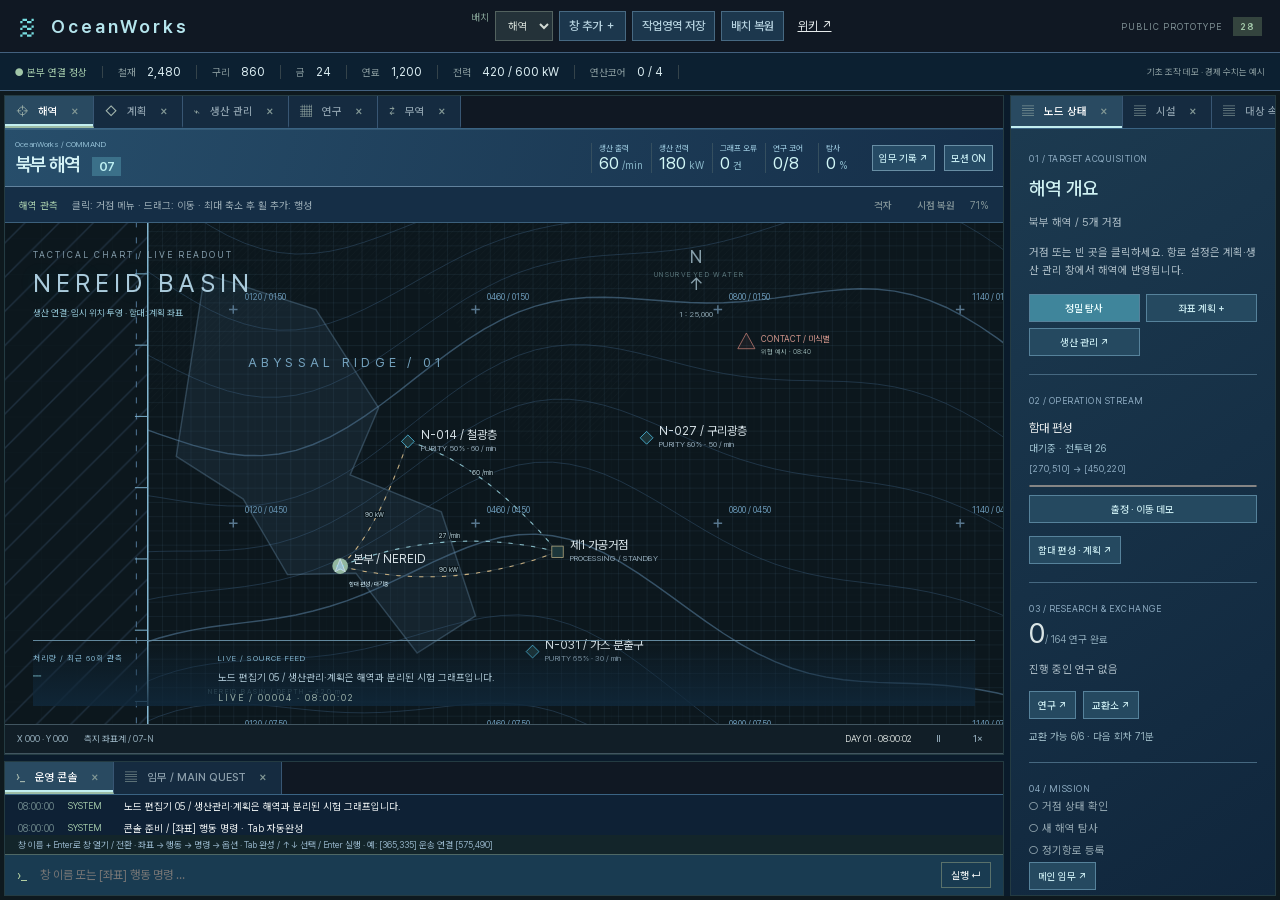
==== index.html @ 320aa3f1 "Deploy OceanWorks prototype and wiki" ====
<!doctype html>
<html lang="ko"><head><meta charset="UTF-8"><meta name="viewport" content="width=device-width,initial-scale=1"><title>OceanWorks / 해역 관제</title><link rel="stylesheet" href="style.css"></head>
<body>
<header><div class="brand"><span class="brandmark">≋</span> OceanWorks <small>OFFSHORE OPERATIONS</small></div><nav><button id="windowMenu">창 추가 ＋</button><button id="saveLayout">작업영역 저장</button><button id="restoreLayout">배치 복원</button><a href="wiki/" target="_blank" rel="noopener" style="color:inherit;padding:8px">위키 ↗</a></nav><div class="version">PUBLIC PROTOTYPE <b>28</b></div></header>
<div class="resourcebar"><span class="connection">● 본부 연결 정상</span><span>철재 <b>2,480</b></span><span>구리 <b>860</b></span><span>금 <b>24</b></span><span>연료 <b>1,200</b></span><span>전력 <b>420 / 600 kW</b></span><span>연산코어 <b id="coreLabel">0 / 4</b></span><span class="demo">기초 조작 데모 · 경제 수치는 예시</span></div>
<main>
<aside class="hierarchy"><div class="paneltitle">작업영역 <button id="collapseLeft" title="목록 접기">‹</button></div><div class="asidebody"><div class="search"><input id="search" placeholder="대상 검색…" aria-label="대상 검색"></div><div class="sectionlabel">SECTOR 07 / 북부 해역</div><details open><summary>거점 <em>02</em></summary><button class="treeitem" data-node="base">⌂ <span>본부 / NEREID<small>전력망 연결 · 작전 본부</small></span><i class="statusdot"></i></button><button class="treeitem" data-node="refinery">▣ <span>제1 가공거점<small>정제 · 제품 제조</small></span></button></details><details open><summary>자원 노드 <em id="nodeCount">03</em></summary><div id="nodeList"></div></details><details open><summary>함대 <em>08</em></summary><button class="treeitem" data-panel="fleet">△ <span>SURVEY-01<small>탐사선 · 대기 중</small></span></button><button class="treeitem" data-panel="fleet">◇ <span>LOGISTICS-02<small>수송선 × 2 · 항로 대기</small></span></button><button class="treeitem" data-panel="fleet">▱ <span>GUARD-01<small>경비정 × 3 / 순양함 × 1</small></span></button><button class="treeitem" data-panel="fleet">⊞ <span>MINER-01<small>채굴모함 · 현장 전개</small></span></button></details><details open><summary>활성 명령 <em id="orderCount">00</em></summary><div id="orders"><p class="muted padded">등록된 명령이 없습니다.</p></div></details><div class="bottomnote">LOCAL COMMAND SYSTEM<br><b>연구 · 교역 · 인력</b>은 창 추가에서 확인</div></div></aside>
<section class="center"><div class="canvashead"><span>해역 <small> / SECTOR_07.CHART</small></span><span class="headright"><button id="gridBtn" aria-pressed="true">격자</button><button id="homeView">시점 복원</button><span id="zoomLabel">100%</span></span></div><div class="tooloptions"><b id="toolName">선택</b><span id="toolHint">해역의 대상을 선택해 상태를 확인하세요.</span><button id="clearDraft" hidden>경로 취소</button></div><div class="maparea"><div class="toolbar" aria-label="해역 도구"></div><svg id="map" viewBox="0 0 1000 760" role="img" aria-label="북부 해역 지도"><defs><pattern id="grid" width="50" height="50" patternUnits="userSpaceOnUse"><path d="M 50 0 L 0 0 0 50" fill="none" stroke="#344c53" stroke-width=".65"/></pattern><radialGradient id="water"><stop stop-color="#18353c"/><stop offset="1" stop-color="#102329"/></radialGradient><pattern id="fog" width="9" height="9" patternUnits="userSpaceOnUse"><path d="M0 9L9 0" stroke="#65787a" stroke-width=".5" opacity=".12"/></pattern></defs><g id="world"><rect width="1000" height="760" fill="url(#water)"/><rect id="gridLayer" width="1000" height="760" fill="url(#grid)"/><g id="contours"></g><path d="M0 0H1000V150Q750 125 655 290T455 210T0 300Z" fill="url(#fog)"/><text x="710" y="105" class="maplabel mutedmap">UNSURVEYED WATER</text><text x="85" y="690" class="maplabel mutedmap">NEREID BASIN / DEPTH −420 m</text><g id="routeLayer"></g><g id="nodeLayer"></g><g id="scanLayer"></g><rect id="selectionRect" fill="#91bca222" stroke="#9ad8b1" stroke-dasharray="5 4" visibility="hidden"/></g></svg><div class="maplegend"><span>● 거점</span><span>◇ 자원 노드</span><span class="danger">△ 미확인 접촉</span></div><div class="mapcompass">N<br>↑<br><small>1 : 25,000</small></div><div class="mapcaption">드래그 탐사 영역 · 휠 확대 · 이동 도구로 해역 이동</div><div id="hoverCard" hidden></div></div><div class="canvasfoot"><span id="coordinates">X 000 · Y 000</span><span>측지 좌표계 / 07-N</span><span id="clock">DAY 01 · 08:00:00</span><button id="pause" aria-label="시뮬레이션 일시정지">Ⅱ</button><button id="speed">1×</button></div><section class="logpanel"><div class="paneltitle">운영 로그 <span class="small muted">LIVE / 인터페이스 이벤트</span></div><div id="logs"></div></section></section>
<aside class="inspector"><div class="paneltitle">대상 속성 <span class="small">INSPECTOR</span></div><div id="inspectorBody"></div><section class="questcard"><div class="sectionlabel">MAIN OBJECTIVE <span>01</span></div><h2>다시 연결되는 해역</h2><p>첫 탐사와 보급항로를 지정해<br>외곽 거점의 재가동을 준비하십시오.</p><div class="questprogress"><i id="questBar"></i></div><div id="questSummary"></div><button class="fullbtn" data-panel="missions">임무 기록 열기 ↗</button></section><div class="inspectorbottom"><span class="statusdot"></span> 운영자 권한 확인됨 <b>LEVEL 01</b></div></aside>
</main><div id="panelPicker" hidden></div><div id="floatingLayer"></div><div id="toast" role="status"></div><script src="app.js"></script><link rel="stylesheet" href="workspace.css"><script src="workspace.js"></script><script src="operations.js"></script><script src="console.js"></script><link rel="stylesheet" href="node-editor.css"><script src="production-model.js"></script><script src="node-editor.js"></script><link rel="stylesheet" href="research.css"><script src="research-model.js"></script><script src="research.js"></script><link rel="stylesheet" href="trade.css"><script src="trade-model.js"></script><script src="trade.js"></script><link rel="stylesheet" href="sea.css"><link rel="stylesheet" href="mineral-report.css"><script src="mineral-report.js"></script><script src="sea.js"></script></body></html>
---- style.css ----
*{box-sizing:border-box} :root{--bg:#111b20;--panel:#19252b;--line:#34434a;--text:#d1d8d6;--muted:#819397;--green:#a1c6a8;--gold:#d1bb83;--red:#d88779}body{margin:0;background:var(--bg);color:var(--text);font:12px 'Segoe UI','Malgun Gothic',sans-serif;height:100vh;overflow:hidden}button,input,select{font:inherit}button{color:inherit;background:transparent;border:1px solid transparent;padding:6px 9px;cursor:pointer}button:hover{background:#ffffff0b;border-color:#546469}button:focus-visible,input:focus-visible{outline:2px solid var(--green);outline-offset:1px}button:disabled{opacity:.4;cursor:not-allowed}header{height:53px;border-bottom:1px solid var(--line);display:flex;align-items:center;justify-content:space-between;padding:0 18px;background:#172127}.brand{letter-spacing:3px;font-size:18px;font-weight:600;display:flex;align-items:center;gap:12px}.brandmark{font-size:36px;color:var(--green);font-weight:300}.brand small{font-size:9px;color:var(--muted);letter-spacing:1.8px;margin-left:15px}.version{font:9px monospace;color:var(--muted);letter-spacing:1px}.version b{background:#34443e;color:var(--green);padding:4px 7px;margin-left:8px}nav{display:flex;gap:14px}.resourcebar{height:38px;display:flex;align-items:center;border-bottom:1px solid var(--line);gap:0;white-space:nowrap;background:#142026}.resourcebar>span{padding:0 15px;border-right:1px solid var(--line);font-size:10px;color:var(--muted)}.resourcebar b{color:#d9ded5;font:12px Consolas,monospace;margin-left:8px}.resourcebar .connection{color:var(--green)}.resourcebar .demo{margin-left:auto;font-size:9px;border:0}main{display:grid;grid-template-columns:226px minmax(300px,1fr) 280px;height:calc(100vh - 91px)}aside{background:var(--panel);min-height:0;overflow:auto}.hierarchy{border-right:1px solid var(--line);display:flex;flex-direction:column}.paneltitle{height:37px;display:flex;align-items:center;justify-content:space-between;padding:0 13px;border-bottom:1px solid var(--line);font-size:11px;font-weight:600;letter-spacing:.4px}.asidebody{overflow:auto;flex:1}.search{padding:13px}.search input{width:100%;background:#111c21;border:1px solid var(--line);padding:8px;color:var(--text)}.sectionlabel{font:10px Consolas,monospace;color:var(--muted);letter-spacing:1px;padding:10px 13px}.sectionlabel span{float:right;color:var(--gold)}details{border-bottom:1px solid #ffffff07}summary{padding:12px 13px;color:#acbab9;cursor:pointer;font-weight:600}summary em{float:right;font:10px Consolas;color:var(--muted)}.treeitem{display:flex;width:100%;gap:10px;text-align:left;align-items:center;padding:10px 16px;font-size:12px}.treeitem small{display:block;font-size:10px;color:var(--muted);margin-top:4px}.treeitem.selected{background:#9ec2ae11;border-left:2px solid var(--green)}.statusdot{display:inline-block;width:5px;height:5px;border-radius:50%;background:var(--green);margin-left:auto}.bottomnote{padding:22px 14px;line-height:2;color:#71878b;font:9px/2 Consolas,monospace}.bottomnote b{font-weight:400;font-family:inherit}.padded{padding:0 14px}.small{font-size:9px}.muted{color:var(--muted)}.center{display:flex;min-width:0;min-height:0;flex-direction:column}.canvashead{height:37px;flex-shrink:0;background:#202d33;display:flex;align-items:center;justify-content:space-between;padding:0 14px;border-bottom:1px solid var(--line)}.canvashead small{font:9px Consolas;color:var(--muted)}.headright{display:flex;align-items:center;gap:5px;font:10px Consolas}.headright button{font-size:10px}.tooloptions{height:36px;flex-shrink:0;border-bottom:1px solid var(--line);display:flex;gap:14px;align-items:center;padding:0 14px;font-size:10px}.tooloptions b{color:var(--green);font-weight:400}.tooloptions span{color:var(--muted)}.maparea{position:relative;flex:1;min-height:160px;overflow:hidden;background:#102329}#map{width:100%;height:100%;display:block;touch-action:none}.toolbar{position:absolute;top:15px;left:12px;z-index:2;background:#1b292e;border:1px solid #526168;display:flex;flex-direction:column;padding:4px;gap:3px;box-shadow:0 5px 18px #0003}.toolbar button{width:33px;height:32px;padding:0;font-size:18px;color:#a0b0b0}.toolbar button.active{color:#17241f;background:var(--green);border-color:var(--green)}.maplabel{font:11px Consolas,monospace;letter-spacing:1px;fill:#a5b9b9}.mutedmap{fill:#587378;font-size:10px;letter-spacing:2px}.mapnode{cursor:pointer}.mapnode .label{font:12px Consolas,monospace;fill:#c9d6cf}.mapnode .sub{font:9px Consolas,monospace;fill:#83a0a3}.mapnode:hover .halo{opacity:1}.maplegend{position:absolute;bottom:22px;left:26px;display:flex;gap:18px;font-size:9px;color:#8aabaa;pointer-events:none}.danger{color:var(--red)}.mapcompass{position:absolute;right:20px;top:20px;text-align:center;font:18px/1.5 Consolas;color:#809b9f;pointer-events:none}.mapcompass small{font-size:8px}.mapcaption{position:absolute;bottom:5px;right:12px;font-size:9px;color:#5f7c80;pointer-events:none}.canvasfoot{height:30px;display:flex;align-items:center;gap:16px;border-top:1px solid var(--line);border-bottom:1px solid var(--line);padding:0 12px;font:9px Consolas;color:var(--muted);flex-shrink:0}.canvasfoot #clock{margin-left:auto;color:var(--text)}.canvasfoot button{padding:3px 7px}.logpanel{height:132px;flex-shrink:0;background:#141f25}.logpanel #logs{height:95px;overflow:auto}.logrow{display:flex;gap:14px;padding:5px 13px;font-size:10px;white-space:nowrap}.logrow time{color:#698387;font:10px Consolas}.logrow .tag{color:var(--green);font:9px Consolas;width:42px}.inspector{border-left:1px solid var(--line);display:flex;flex-direction:column}.inspectcontent{padding:20px 17px}.eyebrow{font:9px Consolas;color:var(--green);letter-spacing:1.6px}h1{font-size:21px;font-weight:400;margin:10px 0 5px}h2{font-size:17px;font-weight:400;margin:12px 0}.inspectdesc{font-size:11px;color:var(--muted);line-height:1.9;margin-bottom:22px}.stat{display:flex;justify-content:space-between;padding:9px 0;border-bottom:1px solid #ffffff08;color:var(--muted);font-size:11px}.stat b{color:var(--text);font:12px Consolas,monospace}.miniGraph{width:100%;height:68px;margin-top:12px;border-bottom:1px solid #ffffff18}.caption{font:9px Consolas;color:var(--muted);display:flex;justify-content:space-between}.primary{border:1px solid #708a78;background:#94b79e20;color:#c0d7bd;width:100%;margin-top:18px;padding:10px}.inspector select{background:#111e23;color:var(--text);border:1px solid var(--line);padding:7px;width:100%;margin-top:8px}.questcard{margin:5px 14px 15px;padding:12px;border:1px solid #87795755;background:#bbaa6610}.questcard .sectionlabel{padding:0;color:var(--gold)}.questcard p{color:#a8aaa0;font-size:11px;line-height:1.8}.questprogress{height:3px;background:#ffffff0b;margin:16px 0}.questprogress i{height:100%;display:block;background:var(--gold);width:0;transition:width .3s}#questSummary{font-size:11px;line-height:2;color:#b9bdae}.fullbtn{width:100%;border-top:1px solid #a49a6533;margin-top:12px;padding-top:12px;text-align:left;font-size:10px;color:var(--gold)}.inspectorbottom{margin-top:auto;padding:14px;border-top:1px solid var(--line);font-size:9px;color:var(--muted)}.inspectorbottom b{float:right;font:9px Consolas}#panelPicker{position:fixed;top:48px;right:210px;width:235px;padding:8px;background:#202e34;border:1px solid #5f7075;z-index:60;box-shadow:0 8px 30px #0007}#panelPicker button{width:100%;text-align:left;padding:10px}.floating{position:fixed;left:270px;top:170px;width:440px;max-width:calc(100vw - 24px);height:330px;min-width:280px;min-height:180px;background:#1b282f;border:1px solid #687a7d;box-shadow:0 12px 40px #0007;resize:both;overflow:hidden;z-index:20;display:flex;flex-direction:column}.floating .paneltitle{cursor:move;background:#26363d;flex-shrink:0;user-select:none}.windowbody{padding:16px;overflow:auto;flex:1}.windowbody p{line-height:1.8;color:var(--muted);font-size:11px}.windowbody table{width:100%;border-collapse:collapse;font-size:11px}.windowbody th,.windowbody td{text-align:left;padding:9px 7px;border-bottom:1px solid #ffffff0c}.windowbody th{color:var(--muted);font-weight:400}.windowbody td:last-child{font-family:Consolas}.badge{color:var(--gold);font:9px Consolas;letter-spacing:1px}.queststep{padding:12px 0;border-bottom:1px solid var(--line);line-height:1.7}.queststep.done{color:var(--green)}.queststep small{display:block;color:var(--muted);margin-left:22px}.windowbody textarea{width:100%;height:150px;background:#111d23;color:#bac9c4;border:1px solid var(--line);padding:12px;font:12px/1.8 Consolas;resize:vertical}#hoverCard{position:fixed;z-index:80;pointer-events:none;background:#22333a;border:1px solid #697d7f;padding:14px;width:220px;box-shadow:0 8px 22px #0008}#hoverCard b{color:var(--green)}#hoverCard p{color:#a6b9b8;font-size:11px;line-height:1.7;margin:8px 0 0}#toast{position:fixed;bottom:22px;left:50%;transform:translateX(-50%);padding:12px 22px;background:#d0d8c8;color:#1b2c27;z-index:100;opacity:0;pointer-events:none;transition:opacity .2s}#toast.show{opacity:1}main.leftclosed{grid-template-columns:35px minmax(300px,1fr) 280px}main.leftclosed .asidebody{display:none}main.leftclosed .hierarchy .paneltitle{font-size:0;padding:0}.routepoint{color:var(--green);padding:8px;border-bottom:1px solid var(--line);font:11px Consolas} @media(max-width:1100px){main{grid-template-columns:190px minmax(300px,1fr) 245px}.brand small,.resourcebar .demo{display:none}.resourcebar>span{padding:0 9px}.inspectcontent{padding:14px}.questcard{margin:4px 9px 12px}nav{gap:2px}.version{display:none}}@media(max-width:800px){main{grid-template-columns:35px minmax(260px,1fr) 220px}.hierarchy .asidebody{display:none}.hierarchy .paneltitle{font-size:0;padding:0}.resourcebar{overflow:auto}.brand{font-size:14px}header{padding:0 8px}nav button{font-size:10px}.logpanel{height:95px}.logpanel #logs{height:58px}.tooloptions span{overflow:hidden;white-space:nowrap;text-overflow:ellipsis}.canvasfoot{gap:5px}.canvasfoot>span:nth-child(2){display:none}}
[hidden]{display:none!important}.mapnode{pointer-events:bounding-box}
---- workspace.css ----
body{min-width:640px}header nav{gap:6px}#preset{background:#243239;color:#d2dad4;border:1px solid #53625f;padding:6px 8px;font:11px 'Malgun Gothic',sans-serif}.brand small{display:none}main#workspace{display:block;position:relative;height:calc(100vh - 91px);padding:4px;overflow:hidden;background:#0e191e}#dockRoot{width:100%;height:100%;min-height:0;min-width:0}.dock-split{display:flex;min-width:0;min-height:0;width:100%;height:100%;overflow:hidden}.dock-child{overflow:hidden;min-width:0;min-height:0}.dock-split.column{flex-direction:column}.dock-split.row{flex-direction:row}.splitter{flex:0 0 6px;background:#101b20;position:relative;touch-action:none}.splitter:hover,.splitter:focus-visible{background:#8fbaa3}.row>.splitter{cursor:col-resize}.column>.splitter{cursor:row-resize}.dock-group{display:flex;flex-direction:column;min-width:0;min-height:0;width:100%;height:100%;border:1px solid #34484e;background:#18262c;container-type:inline-size;overflow:hidden}.dock-tabs{display:flex;align-items:center;min-height:33px;height:33px;flex-shrink:0;border-bottom:1px solid #35494e;background:#19272d;overflow-x:auto;overflow-y:hidden;scrollbar-width:thin}.dock-tab{display:inline-flex;flex-shrink:0;gap:10px;align-items:center;padding:8px 11px;font-size:11px;border:0;border-right:1px solid #ffffff0a;border-bottom:2px solid transparent;touch-action:none;cursor:grab;white-space:nowrap;user-select:none}.dock-tab.active{background:#253b40;color:#c5ddcc;border-bottom-color:#9dbda6}.dock-tab:active{cursor:grabbing}.dock-tab .close{font-size:12px;color:#839996;padding:0 3px;cursor:pointer}.dock-tab .close:hover{color:#e6b0a0}.dock-tab .tab-icon{color:#a4b7ae;font-size:12px}.dock-content{flex:1;min-width:0;min-height:0;overflow:hidden;position:relative}.dock-content>.workspace-pane{height:100%;width:100%;overflow:auto}.workspace-pane.sea-pane{display:flex;flex-direction:column;overflow:hidden}.sea-pane .maparea{flex:1}.sea-pane .canvashead{display:none}.sea-pane .tooloptions{background:#142229}.workspace-pane .hierarchy,.workspace-pane .inspector{border:0;height:100%;display:flex!important}.workspace-pane .asidebody{display:block!important}.workspace-pane .hierarchy .paneltitle{font-size:11px!important}.workspace-pane .inspector .questcard{display:none}.workspace-pane .inspector .inspectorbottom{display:none}.workspace-pane .logpanel{height:100%;display:flex;flex-direction:column}.workspace-pane .logpanel>.paneltitle{display:none}.workspace-pane #logs{flex:1;height:auto;min-height:20px}.workspace-pane .logrow{white-space:normal}.workspace-pane .logrow time,.workspace-pane .logrow .tag{flex-shrink:0}.workspace-pane .windowbody{height:100%;padding:16px}.workspace-pane table{overflow-wrap:anywhere}.dock-float{position:fixed;z-index:25;min-width:250px;min-height:160px;box-shadow:0 15px 45px #0009;border:1px solid #8b9b96;background:#192b30}.dock-float .dock-group{border:0}.dock-float .dock-tabs{background:#33474b}.resize-edge{position:absolute;z-index:4;touch-action:none}.resize-edge.n,.resize-edge.s{height:7px;left:6px;right:6px;cursor:ns-resize}.resize-edge.n{top:-4px}.resize-edge.s{bottom:-4px}.resize-edge.e,.resize-edge.w{width:7px;top:6px;bottom:6px;cursor:ew-resize}.resize-edge.e{right:-4px}.resize-edge.w{left:-4px}.resize-edge.nw,.resize-edge.ne,.resize-edge.sw,.resize-edge.se{width:12px;height:12px}.resize-edge.nw{top:-5px;left:-5px;cursor:nwse-resize}.resize-edge.se{bottom:-5px;right:-5px;cursor:nwse-resize}.resize-edge.ne{top:-5px;right:-5px;cursor:nesw-resize}.resize-edge.sw{bottom:-5px;left:-5px;cursor:nesw-resize}#dockPreview{position:fixed;pointer-events:none;border:2px solid #a9d4b8;background:#9dc5ae28;z-index:90;display:flex;align-items:center;justify-content:center;color:#d7f1df;font-size:12px;box-shadow:inset 0 0 45px #abd3b51c}#dockPreview span{background:#16302deb;padding:8px 12px;border:1px solid #8caf99}#dragHint{position:fixed;bottom:14px;left:50%;transform:translateX(-50%);z-index:100;background:#263f3e;color:#d2e4d5;border:1px solid #84a58d;padding:9px 16px;font-size:11px;pointer-events:none}.node-actions{position:fixed;z-index:85;width:218px;background:#21353c;border:1px solid #78918a;box-shadow:0 14px 40px #0008;padding:8px}.node-actions .nodeheading{padding:6px;color:#b8d1bc;font-size:12px;border-bottom:1px solid #50625d;margin-bottom:4px}.node-actions button{display:block;width:100%;text-align:left;font-size:11px;padding:8px}.node-actions button small{float:right;color:#8ba09b}.mapnode .port{cursor:crosshair;pointer-events:all;fill:#14282d;stroke:#a3c8ad;stroke-width:2}.mapnode .port:hover{fill:#adcdb8;stroke:white}.link-wire{fill:none;stroke:#9cbc9e;stroke-width:2;pointer-events:stroke;cursor:pointer}.link-wire.selected{stroke:#dfbd7e;stroke-width:3}.wire-ghost{fill:none;stroke:#d6c491;stroke-width:2;stroke-dasharray:5 4;pointer-events:none}.graphpane{height:100%;display:flex;flex-direction:column;background:#14252b}.graphbar{padding:10px 14px;display:flex;gap:12px;flex-wrap:wrap;align-items:center;font-size:11px;color:#9ab2ab;border-bottom:1px solid #3c5356}.graphbar b{color:#d4ded0;font-weight:400}.graphcanvas{flex:1;min-height:80px;width:100%;touch-action:none}.graph-node{cursor:grab}.graph-node .cardface{fill:#21343a;stroke:#607b78}.graph-node.selected .cardface{stroke:#bcd3af;stroke-width:2}.graph-node .graph-title{fill:#cfdbce;font:12px 'Malgun Gothic',sans-serif}.graph-node .graph-label{fill:#9ab3ac;font:10px Consolas,monospace}.graph-node .port{fill:#172a2e;stroke:#b2c6a1;stroke-width:2;cursor:crosshair;pointer-events:all}.graph-node .port:hover{fill:#d5e3c4}.graph-tip{font:10px 'Malgun Gothic',sans-serif;color:#708e8c;padding:8px 14px;border-top:1px solid #32494d}.feature-page{padding:23px;overflow:auto;background:#18292f;height:100%}.feature-page .featuretop{display:flex;justify-content:space-between;align-items:center;gap:10px;flex-wrap:wrap}.feature-page h1{font-size:22px}.feature-page p{color:#94aaa4;line-height:1.8}.feature-grid{display:grid;grid-template-columns:repeat(auto-fit,minmax(195px,1fr));gap:12px;margin-top:22px}.feature-card{border:1px solid #425b5d;padding:16px;background:#1b3036}.feature-card h3{font-size:14px;font-weight:400;color:#cbd8c8;margin:10px 0}.feature-card .stat{gap:10px}.feature-card .featurebutton{border:1px solid #789481;color:#b8d1ba;width:100%;margin-top:16px}.feature-card.active{border-color:#b0c3a4}.consolebar{flex-shrink:0;display:flex;gap:8px;align-items:center;padding:7px 12px;border-top:1px solid #4f6865;background:#1c3035}.consolebar .prompt{color:#b9d4a5;font:13px Consolas}.consolebar input{flex:1;min-width:0;background:transparent;border:0;color:#d2decf;padding:5px;font:12px Consolas,'Malgun Gothic',sans-serif}.consolebar button{font-size:10px;border:1px solid #59716b}.consolehint{padding:4px 13px;background:#13252a;color:#73918b;font-size:9px;flex-shrink:0}#completion{position:fixed;z-index:110;max-height:235px;overflow:auto;background:#21363b;border:1px solid #86a393;box-shadow:0 -8px 35px #0008;min-width:280px;max-width:calc(100vw - 20px)}#completion .completiontitle{position:sticky;top:0;background:#283e40;padding:8px 11px;color:#a8bdad;font-size:10px;border-bottom:1px solid #496160}#completion button{width:100%;display:flex;justify-content:space-between;gap:16px;text-align:left;padding:8px 11px;font:12px Consolas,'Malgun Gothic',sans-serif}#completion button small{font:10px 'Malgun Gothic',sans-serif;color:#9caf9f}#completion button.chosen{background:#a6c4aa24;color:#e1e9d8}.emptydock{height:100%;display:grid;place-content:center;text-align:center;color:#789991;border:1px dashed #547269;font-size:12px}.emptydock button{margin-top:12px;border:1px solid #789386}.floatbutton{font-size:10px;color:#a1bbaa}.workspace-pane #inspectorBody .node-command-list{display:grid;grid-template-columns:1fr 1fr;gap:4px;margin:15px 0}.node-command-list button{font-size:10px;text-align:left;border:1px solid #4b6360}.layout-name{font-size:10px;color:#829f94}@container(max-width:280px){.inspectcontent{padding:10px}.inspectcontent h1{font-size:16px}.feature-page{padding:12px}.windowbody{padding:10px}.stat{font-size:10px;flex-wrap:wrap}.stat b{font-size:11px}.graphbar{font-size:10px}.windowbody th,.windowbody td{padding:7px 3px;font-size:10px}.tooloptions span{display:none}.mapcaption{display:none}.canvasfoot>span:nth-child(2){display:none}.feature-grid{grid-template-columns:1fr}.consolehint{display:none}}@media(max-width:1000px){header nav{gap:0}header nav button{font-size:10px;padding:6px}.resourcebar .demo{display:none}.brand{font-size:14px}.version{display:none}}.workspace-pane .hierarchy .paneltitle button{display:none}#workspace .paneltitle{cursor:default}.dock-tabs::-webkit-scrollbar{height:3px}
.sea-pane .tooloptions>.headright{margin-left:auto;flex-shrink:0;display:flex}.sea-pane .tooloptions>#toolHint{min-width:0;overflow:hidden;text-overflow:ellipsis;white-space:nowrap}.maparea svg .sub{fill:#8ca6a5;font:9px Consolas,monospace}
---- node-editor.css ----
.node-editor{height:100%;display:flex;flex-direction:column;background:#142329;min-height:0}.ne-toolbar{min-height:42px;display:flex;flex-wrap:wrap;align-items:center;gap:7px;padding:7px 12px;border-bottom:1px solid #3c5356;background:#1a2b30}.ne-toolbar b{font-size:12px;color:#c2d4ca;font-weight:400;margin-right:auto}.ne-toolbar button{border:1px solid #465d5b;font-size:10px;padding:5px 8px}.ne-toolbar button[aria-pressed=true]{color:#d1debe;background:#97b59c26;border-color:#8fa38c}.ne-subtitle{font:10px Consolas,'Malgun Gothic';color:#87a39b;padding:7px 12px;border-bottom:1px solid #334849;background:#17282d}.ne-viewport{position:relative;flex:1;min-height:80px;overflow:hidden;touch-action:none;background-color:#122329;background-image:radial-gradient(#45605c .7px,transparent .7px);background-size:22px 22px;outline:0}.ne-stage{position:absolute;left:0;top:0;width:1px;height:1px;transform-origin:0 0;will-change:auto}.ne-wires{position:absolute;left:0;top:0;width:1px;height:1px;overflow:visible;pointer-events:none}.ne-wires .edge-hit{fill:none;stroke:transparent;stroke-width:17;pointer-events:stroke;cursor:pointer}.ne-wires .edge-line{fill:none;stroke:var(--wire,#92b69d);stroke-width:2.4;pointer-events:none}.ne-wires .edge-line.error{stroke:#e8877e}.ne-wires .edge-line.flowing{stroke-dasharray:8 6;animation:ne-flow 1s linear infinite}.ne-wires .edge-line.selected{stroke-width:3.4}.ne-wires .edge-label{fill:#c5d6c8;font:11px Consolas,'Malgun Gothic';paint-order:stroke;stroke:#14252b;stroke-width:5px;pointer-events:none}.ne-wires .bend-segment{stroke:transparent;stroke-width:14;pointer-events:stroke;cursor:ew-resize}.ne-wires .bend-segment:hover{stroke:#d4c28666}.ne-wires .bend-handle{fill:#d6c896;stroke:#233b35;stroke-width:2;pointer-events:all;cursor:ew-resize}.ne-node{position:absolute;width:292px;background:#1e3035;border:1px solid var(--nodecolor);border-top:3px solid var(--nodecolor);box-shadow:0 6px 22px #0004;color:#c7d5ce;user-select:none;font:12px/1.5 'Segoe UI','Malgun Gothic',sans-serif}.ne-node.selected{box-shadow:0 0 0 2px #d2e4cb44,0 8px 25px #0006}.ne-node.bad{border-color:#e3847b;--nodecolor:#df8a80!important}.ne-header{height:35px;padding:5px 10px;display:flex;align-items:center;gap:8px;background:color-mix(in srgb,var(--nodecolor) 15%,#1b2a30);cursor:grab;touch-action:none}.ne-header .type-dot{width:6px;height:6px;border-radius:50%;background:var(--nodecolor)}.ne-header strong{font-weight:500;font-size:13px;flex:1}.ne-header button{padding:2px 5px;color:#a9bcb3;line-height:1}.ne-header button:hover{color:#ffb5aa}.ne-node .node-id{padding:5px 11px;color:#7e9a91;font:9px Consolas;letter-spacing:1px}.ne-fields{padding:1px 11px 8px;display:grid;grid-template-columns:1fr 1fr;gap:7px}.ne-fields .wide{grid-column:1/-1}.ne-fields label{font-size:10px;color:#98b0a6;display:block}.ne-fields input,.ne-fields select{width:100%;margin-top:3px;background:#13262b;border:1px solid #48645e;padding:5px 6px;font:11px Consolas,'Malgun Gothic';color:#d3ded0;min-width:0}.ne-fields input[type=checkbox]{width:auto;margin:4px 7px 4px 0;vertical-align:middle}.ne-fields input:disabled,.ne-fields select:disabled{opacity:.5}.ne-metrics{margin:0 11px 8px;border-top:1px solid #48615744;padding-top:6px;font-size:10px;color:#92aa9e}.ne-metrics>div{display:flex;justify-content:space-between;gap:8px;margin:3px 0}.ne-metrics b{font:11px Consolas,'Malgun Gothic';color:#d0ddc9}.ne-ports{display:grid;grid-template-columns:1fr 1fr;gap:12px;padding:8px 0;border-top:1px solid #49635455}.ne-port-group{min-width:0}.ne-port-heading{display:flex;gap:6px;align-items:center;padding:0 8px 5px;font-size:10px;color:#95aca2}.ne-port-heading button{border:1px solid #6f8d79;padding:0;width:21px;height:20px;font-size:15px;color:#bdd1b6}.ne-port-row{display:flex;height:31px;align-items:center;gap:5px;position:relative;font-size:10px;color:#a4b8ac}.ne-port-row .empty{color:#788e85}.ne-port-row .minus{padding:0;width:17px;height:19px;font-size:15px;color:#b5bfad}.ne-port-row .port-kind{background:#16272a;border:0;color:#9fb8a8;font-size:9px;max-width:49px;min-width:0;padding:2px}.ne-port-row .port-text{font:9px Consolas,'Malgun Gothic';overflow:hidden;white-space:nowrap;text-overflow:ellipsis}.ne-port-row[data-side=inputs]{padding-left:14px}.ne-port-row[data-side=outputs]{padding-right:14px;justify-content:flex-end}.ne-dot{position:absolute;width:13px;height:13px;border:2px solid var(--nodecolor);border-radius:50%;padding:0!important;background:#11252b;cursor:crosshair;touch-action:none;z-index:3}.ne-dot.connected{background:var(--nodecolor)}.ne-dot.power{border-color:#d0c477}.ne-dot[data-side=inputs]{left:-7px}.ne-dot[data-side=outputs]{right:-7px}.ne-dot:hover{box-shadow:0 0 0 5px #c5dfbc30;border-color:#eefbe3}.ne-warning{margin:0;padding:9px 11px;background:#b4a26b0a;border-top:1px solid #63705b44;color:#c2b789;font-size:10px;line-height:1.8;min-height:38px}.ne-warning.error{background:#b3554a1a;border-color:#bd766333;color:#e8a39a}.ne-warning.good{color:#a9c4a5;background:#5e98620c}.ne-caption{padding:6px 11px;border-top:1px solid #2f4645;font:9px Consolas,'Malgun Gothic';color:#7e9b90}.ne-ship{display:grid;grid-template-columns:1fr 44px 52px 19px;gap:4px;align-items:center;margin-bottom:4px}.ne-ship select,.ne-ship input{padding:4px 2px;font-size:10px}.ne-ship button{padding:0;color:#c8b391}.ne-ships-head{font-size:9px;color:#869f95;margin-bottom:5px}.ne-ship-add{border:1px solid #69876f!important;padding:3px 8px!important;font-size:10px!important}.ne-dispatch{display:flex;gap:5px;align-items:end}.ne-dispatch input{flex:1}.ne-dispatch button{border:1px solid #739677;padding:5px 9px;color:#bfceaa;font-size:11px;white-space:nowrap}.ne-plan-copy{padding:0 11px 8px;font-size:10px;line-height:1.7;color:#a1b4a4}.ne-menu{position:fixed;width:245px;background:#21383c;border:1px solid #7b9785;padding:7px;z-index:120;box-shadow:0 12px 35px #0009;max-height:calc(100vh - 80px);overflow:auto}.ne-menu .menu-group{padding:8px 7px 4px;color:#859f93;font:10px Consolas,'Malgun Gothic';border-top:1px solid #44605b}.ne-menu button{display:flex;width:100%;align-items:center;justify-content:space-between;text-align:left;font-size:11px;padding:8px}.ne-menu button small{color:#8fa597;font-size:9px}.ne-menu button:disabled{opacity:.35}.ne-wire-delete{position:fixed;z-index:125;border:1px solid #ce9080;background:#382e2d;color:#efb2a4;font:13px Consolas;padding:5px 9px;box-shadow:0 4px 20px #0006;cursor:pointer}.ne-ghost{fill:none;stroke:#d3c58b;stroke-width:2;stroke-dasharray:6 5;pointer-events:none}.ne-empty{position:absolute;top:45%;width:100%;text-align:center;pointer-events:none;color:#8aa298;font-size:12px}.ne-statusbar{display:flex;gap:16px;align-items:center;padding:6px 12px;border-top:1px solid #334b4b;color:#809a90;font:9px Consolas,'Malgun Gothic';flex-wrap:wrap}.ne-statusbar .errors{color:#d19387}.ne-toolbar .demo-label{font:9px Consolas,'Malgun Gothic';color:#859f92} @keyframes ne-flow{to{stroke-dashoffset:-28}}@media(prefers-reduced-motion:reduce){.ne-wires .edge-line.flowing{animation:none}}@container(max-width:450px){.ne-subtitle{display:none}.ne-toolbar{gap:4px}.ne-toolbar .demo-label{display:none}.ne-toolbar b{width:100%}.ne-statusbar{gap:7px}}
/* v04: layout zoom lets the browser rasterize text at the requested size. */
.ne-stage{will-change:auto}
.ne-groups{position:absolute;inset:0;pointer-events:none}
.ne-group{position:absolute;border:1px solid var(--groupcolor);background:color-mix(in srgb,var(--groupcolor) 9%,transparent);pointer-events:none;min-width:160px;min-height:90px}
.ne-group-title{height:32px;display:flex;align-items:center;gap:7px;padding:4px 8px;background:color-mix(in srgb,var(--groupcolor) 28%,#182a2d);cursor:grab;pointer-events:auto;color:#d5dfd1;font:12px 'Malgun Gothic'}
.ne-group-title input{width:100%;min-width:20px;background:transparent;border:0;color:inherit;font:12px 'Malgun Gothic'}
.ne-group-title select{width:57px;background:#1d3034;border:0;color:#b9c6ba;font-size:10px}
.ne-group-title button{padding:2px 5px}
.ne-group-title{position:relative;z-index:4}
.ne-group-resize{position:absolute;z-index:4;right:0;bottom:0;cursor:nwse-resize;padding:5px;pointer-events:auto;color:var(--groupcolor)}
.ne-group-draft{position:absolute;border:1px dashed #bdcfa7;background:#a4c18d15;pointer-events:none;z-index:5}
.ne-viewport.group-drawing,.ne-viewport.group-drawing *{cursor:crosshair!important}
.ne-wires{z-index:1}.ne-nodes{position:absolute;z-index:2}
.ne-node.collapsed .node-id,.ne-node.collapsed .ne-fields,.ne-node.collapsed .ne-metrics,.ne-node.collapsed .ne-plan-copy,.ne-node.collapsed .ne-warning,.ne-node.collapsed .ne-caption{display:none}
.ne-node.collapsed .ne-port-heading{display:none}
.ne-node.collapsed .ne-ports{padding:3px 0}
.ne-node.collapsed .port-text{max-width:85px}
.ne-port-row .port-kind{white-space:nowrap;font-size:9px;color:#aebfaf}
.ne-facility-tabs{display:flex;padding:4px 10px;gap:5px;border-top:1px solid #48615766}.ne-facility-tabs button{font-size:10px;padding:4px;border:1px solid #58776b}.ne-facility-tabs button[aria-pressed=true]{background:#668b7433;color:#d7e6c3}.ne-facility-summary{padding:5px 11px;font-size:10px;line-height:1.8;color:#b5c5b7}.ne-facility-summary small{display:block;color:#879e92}.ne-node.collapsed .ne-facility-tabs,.ne-node.collapsed .ne-facility-summary{display:none}.ne-information{margin:6px 8px;padding:10px;background:#102429;border:1px solid #82967c;user-select:text;font:11px/1.6 'Malgun Gothic';max-height:460px;overflow:auto}.ne-information dt{color:#b6c994;margin-top:8px}.ne-information dd{margin:3px 0;color:#b9c8c0;overflow-wrap:anywhere}.ne-information hr{border:0;border-top:1px solid #39514c}.ne-information b{color:#dfdbc2}
.ne-node.selected{z-index:3}
.node-info-window{height:100%;overflow:auto;background:#172a30;padding:15px;color:#b8cabf}.node-info-window .ne-information{max-height:none;margin:0}.ne-fields input[readonly]{color:#a4baa9;background:#203038;cursor:default}
.planning-layers{display:flex;flex-shrink:0;overflow-x:auto;background:#152329;border-bottom:1px solid #51656b;min-height:37px}.planning-layers button{white-space:nowrap;padding:10px 18px;color:#9eb4ba;border:0;border-right:1px solid #42555c;background:#203138;font-size:12px}.planning-layers button[aria-selected="true"]{color:#d9eee8;background:#344c52;box-shadow:inset 0 -2px #91c8b9}.planning-layers small{margin-left:12px;opacity:.6}#coordinatePicker,#planFormat{position:fixed;width:min(600px,85vw);max-height:80vh;overflow:auto;background:#172b32;color:#d5e5e5;border:1px solid #64868e;padding:24px}#coordinatePicker::backdrop,#planFormat::backdrop{background:#041019b8}#coordinatePicker form,#planFormat form{display:flex;align-items:center;justify-content:space-between}#coordinatePicker h2,#planFormat h2{font-size:19px}#coordinatePicker input{box-sizing:border-box;width:100%;padding:12px;background:#0e2029;color:#def3ef;border:1px solid #6c8d94}.coordinate-results{margin:16px 0;max-height:45vh;overflow:auto}.coordinate-results button{width:100%;padding:15px;text-align:left;display:flex;justify-content:space-between;background:#203740;border:0;border-bottom:1px solid #44616c;color:#d5eae7}.coordinate-results button:hover{background:#3a585b}.coordinate-results span{color:#8eafb9}#planFormat textarea{box-sizing:border-box;width:100%;height:42vh;background:#0a1a22;color:#b5dfd3;padding:15px;border:1px solid #42626c;font:12px monospace}#planFormat button,#coordinatePicker .dialog-close{padding:10px 16px}
---- research.css ----
.research-app{height:100%;display:flex;flex-direction:column;min-height:0;background:#24282b;color:#c5cbc9;container-type:inline-size;font:12px 'Segoe UI','Malgun Gothic',sans-serif}
.research-app button{cursor:pointer;border-radius:0;color:inherit}.research-app button:focus-visible{outline:2px solid #d1ba85;outline-offset:3px}
.rt-top,.rt-nav{display:flex;align-items:center;flex-wrap:wrap;gap:8px;padding:9px 14px;border-bottom:1px solid #42484b;background:#282d30}
.rt-top b{font:11px Consolas;letter-spacing:2px;margin-right:auto}.rt-top span{font-size:11px;color:#aeb9b4}
.rt-top button,.rt-nav button{border:1px solid #50595c;padding:5px 9px;background:transparent;font-size:11px}
.rt-nav{background:#222729;padding:7px 14px}.rt-nav button[aria-pressed=true]{color:#e2dfcb;border-color:#819187;background:#3a4441}
.rt-nav input{background:#1e2225;border:1px solid #495354;color:#cdd3d0;padding:6px;font-size:11px;width:160px}
.rt-nav>span{font-size:10px;color:#919e98;margin-left:auto}
.rt-chips{display:flex;gap:5px;flex-wrap:wrap;width:100%}.rt-chips button{border-radius:13px;padding:5px 12px}.rt-chips small{margin-left:5px;font-size:9px;opacity:.5}
.rt-body{display:flex;flex-direction:row-reverse;flex:1;min-height:0;overflow:hidden}
.rt-canvas{position:relative;flex:1;min-width:0;overflow:auto;background:#23272a;scrollbar-color:#63716b #23272a}
.rt-branch{position:relative;margin:15px 20px;background:transparent}
.rt-map-heading{position:absolute;left:36px;top:4px;pointer-events:none}
.rt-map-heading>span{font-size:10px;color:#9eafaa;letter-spacing:2px}
.rt-map-heading h3{font-size:17px;font-weight:400;color:#d2d9d3;margin:6px 0}
.rt-map-heading small{font-size:10px;color:#83928c}
.rt-wires{position:absolute;inset:0;pointer-events:none;overflow:visible}
.rt-wires path[data-from]{stroke:#66746e;stroke-width:1.15;fill:none}
.rt-wires path.alternative{stroke-dasharray:4 4}.rt-wires path.met{stroke:#95b39b}
.rt-wires path.route{stroke:#d1b47c;stroke-width:1.8}
.rt-tech{position:absolute;display:flex;flex-direction:column;justify-content:center;gap:4px;width:164px;height:46px;box-sizing:border-box;text-align:center;background:#2c3334;border:1px solid #67736e;padding:4px 6px;z-index:1;white-space:normal}
.rt-tech strong{font-size:12px;font-weight:400;line-height:1.25;letter-spacing:-.2px}.rt-tech small{font-size:10px;color:#a5b1a9;line-height:1.1}
.rt-tech.major{border-top:2px solid var(--rt-color);background:#303a39}
.rt-tech.minor{background:#272d30;border-color:#4c5755}
.rt-tech.locked{color:#99a49f;border-color:#4a5351}.rt-tech.locked.major{border-top-color:#6c7b71}
.rt-tech.available{background:#31423e;border-color:#82998a;color:#dce2db}
.rt-tech.chosen{outline:2px solid #d0c396;outline-offset:3px}
.rt-tech.complete{background:#334b3b;border-color:#95b49b}.rt-tech.running{border-color:#9cc8bc}
.rt-tech.on-route{border-color:#b69a65}.rt-tech.goal{outline:2px solid #d7bd87;outline-offset:3px}
.rt-progress{height:2px;background:#202825;position:absolute;bottom:0;left:0;right:0}.rt-progress i{display:block;height:100%;background:#a7c4ae}
.rt-branch.tracing .rt-tech:not(.trace){opacity:.28}.rt-branch.tracing path[data-from]:not(.trace){opacity:.1}
.rt-branch.tracing path.trace{stroke:#e0d1a5;stroke-width:2}.rt-branch.tracing .rt-tech.trace{border-color:#c1bd9c}
.rt-gate{position:absolute;font-size:9px;color:#aabbad;background:#23272a;padding:2px;pointer-events:none}
.rt-details{flex:0 0 252px;padding:18px;overflow:auto;background:#2c3134;border-right:1px solid #4b5352;scrollbar-color:#63716b #282d30}
.rt-detail-head span{font-size:10px;letter-spacing:1px;color:#94a59c}.rt-detail-head h2{font-size:20px;font-weight:400;color:#dce1d7;margin:10px 0}.rt-detail-head b{font-size:11px;font-weight:400;color:#b2c4b5}
.rt-details p{font-size:11px;line-height:1.8;color:#afbcb4}.rt-details section{border-top:1px solid #4b5650;padding-top:12px;margin-top:17px}
.rt-details h4{font-size:11px;font-weight:500;color:#d0d6c7;margin:0 0 8px}.rt-details small{display:block;font-size:10px;line-height:1.7;color:#8e9f94}
.rt-bonus{font-size:13px;color:#c6d5b9;margin:9px 0}
.rt-prereq{display:block;width:100%;text-align:left;padding:6px 0;color:#c6d1c5;font-size:11px;background:transparent}
.rt-or{border-left:1px dashed #8c9c80;padding-left:10px;margin-top:9px}
.rt-details input{background:#202625;border:1px solid #69786b;color:#d6ddcf;width:48px;padding:5px}
.rt-details dl{display:grid;grid-template-columns:1fr 1fr;gap:8px;font-size:10px}.rt-details dt{color:#90a195}.rt-details dd{margin:0;text-align:right;color:#ccd6c5}
.rt-detail-actions{display:flex;flex-wrap:wrap;gap:6px;margin:15px 0}.rt-detail-actions button,.rt-goal-button,.rt-plan button{background:#39443b;border:1px solid #74816b;padding:7px 10px;font-size:11px;margin-top:5px}
.rt-detail-actions button:disabled{opacity:.35;cursor:not-allowed}.rt-goal-button{width:100%}
.rt-plan{margin-top:24px!important;padding:12px!important;border:1px solid #58614f!important;background:#292f2a}
.rt-route-choice{display:block;font-size:10px;margin-top:10px}.rt-route-choice select{width:100%;padding:6px;margin-top:5px;background:#222923;color:#c9d4bf;border:1px solid #61705a;font-size:11px}
.rt-route-note{font-size:10px!important}.rt-foot{padding:6px 12px;font-size:10px;color:#8c9b92;border-top:1px solid #434d47}
.rt-ledger{padding:24px;max-width:650px}.rt-ledger h2{font-size:18px;font-weight:400}.rt-ledger button{display:flex;justify-content:space-between;gap:20px;width:100%;padding:15px 0;border-bottom:1px solid #4d5b51;font-size:12px}.rt-ledger span{color:#a7bba8}
.research-app .rt-branch .rt-map-heading{display:block;height:auto;min-height:0;width:auto;padding:0;background:transparent;border:0;box-shadow:none}
.research-app .rt-map-heading>span,.research-app .rt-map-heading>small{display:block}
.research-app .rt-map-heading>h3{display:block;font-size:17px;margin:6px 0;font-weight:400}
@container(max-width:760px){.rt-body{flex-direction:column}.rt-canvas{min-height:240px}.rt-details{flex:0 0 200px;border-right:0;border-top:1px solid #4b5352}.rt-nav>span{display:none}.rt-top b{width:100%}}
---- trade.css ----
.trade-app{height:100%;overflow:auto;background:#171d1e;color:#d0cec2;font-family:'Segoe UI','Malgun Gothic',sans-serif;container-type:inline-size}.trade-app .tr-banner{height:auto;min-height:156px;padding:24px 30px;background:linear-gradient(110deg,#30372f,#242a25 70%);border-bottom:3px solid #a88451;display:flex;justify-content:space-between;gap:25px;align-items:center}.tr-eyebrow{font:10px Consolas;letter-spacing:3px;color:#b9a37f}.tr-banner h1{font-size:28px;font-weight:400;letter-spacing:-1px;color:#e1dbbc;margin:10px 0}.tr-banner h1 small{font:12px Consolas;letter-spacing:2px;margin-left:14px;color:#978f79}.tr-banner p{font-size:12px;color:#a7ad9a;margin:0}.tr-cycle{min-width:205px;border-left:1px solid #626451;padding-left:25px;display:flex;flex-direction:column;gap:7px}.tr-cycle span{font-size:11px;color:#b5b59d}.tr-cycle b{font:30px Consolas;color:#ead1a1;letter-spacing:3px}.tr-cycle small{font-size:10px;color:#8e9c8c}.tr-notice{padding:10px 30px;background:#292c23;color:#b5b398;font-size:11px;border-bottom:1px solid #414537}.tr-wallet{display:flex;gap:12px 22px;flex-wrap:wrap;padding:17px 30px;border-bottom:1px solid #3a4439;font:11px Consolas,'Malgun Gothic'}.tr-wallet>b{color:#b69e74;font-weight:400}.tr-wallet span{color:#91a191}.tr-wallet strong{margin-left:5px;color:#d1d9bf;font-weight:400}.tr-offers{display:grid;grid-template-columns:repeat(3,minmax(0,1fr));gap:18px;padding:24px 30px}.tr-offer{background:#252e2a;border:1px solid #5f6551;position:relative;box-shadow:0 6px 12px #0002;min-width:0}.tr-tag{display:flex;justify-content:space-between;padding:9px 13px;background:#363b2f;border-bottom:1px solid #646247;font:10px Consolas,'Malgun Gothic';color:#ceba8c;letter-spacing:1px}.tr-tag span{color:#929e87;letter-spacing:0}.tr-item-graphic{position:relative;height:135px;display:flex;align-items:center;justify-content:center;flex-direction:column;gap:12px;background:repeating-linear-gradient(135deg,#ffffff03 0,#ffffff03 1px,transparent 1px,transparent 12px),#202824;border-bottom:1px solid #454e3f;overflow:hidden}.tr-item-graphic>span{font:55px Georgia;color:#b4b898;text-shadow:2px 3px #0005}.tr-item-graphic>small{font:9px Consolas;letter-spacing:2px;color:#7c8c78}.tr-offer h2{font-size:18px;font-weight:400;color:#ddd5b6;margin:15px 15px 8px}.tr-offer h2 em{font:14px Consolas;color:#a5b293;float:right;margin-top:4px}.tr-stock{margin:0 15px;color:#afbc91;font-size:11px}.tr-price{margin:15px;border-top:1px dashed #60694f;padding-top:12px;display:flex;flex-direction:column;gap:7px;min-height:55px}.tr-price span{font-size:10px;color:#8c9d87}.tr-price b{font-size:12px;font-weight:400;color:#d7d5b3}.tr-offer>button{display:block;width:calc(100% - 30px);margin:0 15px 15px;background:#a48851;border:1px solid #c6a972;color:#151f1d;font-size:13px;padding:10px;text-align:center}.tr-offer>button:hover{background:#c0a268}.tr-offer>button:disabled{background:#31382f;color:#778370;border-color:#4b5846;cursor:default}.tr-soldstamp{position:absolute;transform:rotate(-12deg);padding:7px 15px;border:3px double #a68d6c;color:#b39b78;background:#202823d9;font:22px Consolas;letter-spacing:3px}.tr-offer.sold .tr-item-graphic>span{opacity:.25}.tr-ledger{margin:0 30px 25px;border-top:1px solid #59614c}.tr-ledger h2{font-size:14px;font-weight:400;color:#b9b798;padding-top:10px}.tr-ledger h2 small{font-size:10px;color:#849681;margin-left:15px}.tr-ledger>div{display:flex;gap:15px;flex-wrap:wrap;padding:9px 0;border-bottom:1px solid #344132;font:11px Consolas,'Malgun Gothic'}.tr-ledger time{color:#84977c}.tr-ledger small{color:#8b9a7f}.tr-ledger b{margin-left:auto;font:10px Consolas;color:#9db486}.tr-ledger p,.trade-app>footer{font-size:10px;color:#81917e;line-height:1.7}.trade-app>footer{padding:15px 30px;border-top:1px solid #3d4738}@container(max-width:800px){.tr-offers{grid-template-columns:repeat(2,minmax(0,1fr));padding:16px}.trade-app .tr-banner{padding:20px;flex-wrap:wrap}.tr-cycle{border-left:0;padding-left:0}.tr-wallet{padding:15px}}@container(max-width:480px){.tr-offers{grid-template-columns:1fr}.tr-banner h1{font-size:23px}}
---- sea.css ----
.sea-command{background:#101a21;color:#dae0e3;container-type:inline-size}.sea-command .canvashead{display:none}.sea-command .tooloptions{background:#19242c;border-color:#3f4e58;padding:7px 14px}.sea-command .tooloptions #toolHint{color:#95a7b1}
.sea-ribbon{display:flex;align-items:center;gap:18px;padding:16px 18px;border-bottom:1px solid #48535d;background:#dce1e3;color:#202b34}.sea-ribbon>div:first-child{min-width:175px}.sea-ribbon small{display:block;font-size:9px;letter-spacing:1.5px}.sea-ribbon strong{display:block;font-size:24px;letter-spacing:-1px;font-weight:600;margin-top:4px}.sea-ribbon i{font-style:normal;font-size:13px;background:#273541;color:#edf0ed;padding:2px 7px;margin-left:9px}.sea-ribbon>button{font-size:10px;border:1px solid #84939e;padding:7px 10px;color:#25333d;white-space:nowrap}
#seaTelemetry{display:flex;flex:1;gap:24px;justify-content:flex-end}#seaTelemetry>div{border-left:1px solid #acb7be;padding-left:16px;min-width:70px}#seaTelemetry b{font:24px Consolas;color:#22323c}#seaTelemetry em{font:10px Consolas;margin-left:3px;color:#596873}
.sea-command .maparea{display:grid;grid-template-columns:minmax(0,1fr) 265px;position:relative;min-height:260px;flex:1;overflow:hidden;background:#121e26}
.sea-command #map{grid-column:1;width:100%;height:100%;min-height:0;background:#13232c;touch-action:none}
.sea-command #world>rect:first-child{fill:#152832}.sea-command #gridLayer{opacity:.27}.sea-command #contours{opacity:.6}.sea-command .mapnode .halo{display:none}
.sea-command .mapnode .label{font:11px 'Malgun Gothic',sans-serif;fill:#d4dfe4}.sea-command .mapnode .sub{fill:#8aa0ae;font:8px Consolas,'Malgun Gothic'}.sea-command .mapnode.sea-selected .label{fill:#f0c996}.sea-command .mapnode>path{stroke:#a7c7d2}.sea-command .mapnode .port{opacity:.25}
.sea-command .toolbar{top:106px;left:14px;padding:4px;background:#101b23;border:1px solid #475560;border-radius:0}.sea-command .toolbar button{border-radius:0;color:#c7d8df}.sea-command .toolbar button.active{background:#d1dadd;color:#202e37;border-color:#eef0ed}
.sea-rail{grid-column:2;grid-row:1;overflow:auto;min-height:0;background:#19242c;border-left:1px solid #485862;padding:18px 16px;scrollbar-color:#61737f #14202a}.sea-rail section{padding-bottom:18px;margin-bottom:18px;border-bottom:1px solid #394953}.sea-rail small{font-size:9px;line-height:1.7;color:#8ba1ad;display:block;letter-spacing:.5px}.sea-rail h2{font-size:19px;font-weight:500;line-height:1.4;margin:10px 0;color:#e0e8e9}.sea-coordinate{font:14px Consolas;color:#e5c297}.sea-coordinate span{font-size:10px;color:#89a5b5;float:right}.sea-rail p{font-size:11px;line-height:1.7;color:#a7b8c2}.sea-rail dl{display:grid;grid-template-columns:1fr auto;gap:9px;font-size:10px;margin:16px 0}.sea-rail dd{margin:0;color:#d0dce1}.sea-rail dt{color:#8fa8b7}.sea-rail button{background:#253742;color:#cdd9de;border:1px solid #516574;padding:7px 8px;font-size:10px}.sea-rail button:disabled{opacity:.35;cursor:not-allowed}.sea-actions{display:grid;grid-template-columns:1fr 1fr;gap:6px;margin-top:13px}.sea-actions button:first-child{background:#d3dce0;color:#22323e}.sea-rail .sea-disclaimer{color:#ad967d;letter-spacing:0}.sea-fleet-row{display:grid;gap:7px;margin:13px 0}.sea-fleet-row>b{font-size:12px;font-weight:400}.sea-fleet-row>span{font-size:10px;color:#98bbca}.sea-rail progress{width:100%;height:4px;accent-color:#a7c2cb}.sea-reading b{font:28px Consolas;color:#d9e4e5}.sea-reading span{font-size:10px;color:#89a5b5}.sea-quick{display:flex;gap:7px;margin:9px 0}#seaTrade{font-size:10px;color:#98b5c1;line-height:1.6}.sea-research-row{display:grid;grid-template-columns:1fr auto;gap:5px;font-size:10px;margin-top:8px}.sea-research-row progress{grid-column:1/-1}#seaMission>div{font-size:11px;line-height:2;color:#8fa3ad}#seaMission .done{color:#dfc296}
.sea-chart-heading{position:absolute;top:22px;left:74px;pointer-events:none}.sea-chart-heading span{font:9px Consolas;letter-spacing:2px;color:#839caa}.sea-chart-heading h2{font:25px Consolas;letter-spacing:5px;color:#e0e8e9;margin:7px 0}.sea-chart-heading small{font-size:9px;color:#819aa8}.sea-command .maplegend,.sea-command .mapcaption{display:none}.sea-command .mapcompass{right:290px;top:20px;color:#879faa}
.sea-signal-strip{position:absolute;bottom:18px;left:70px;right:289px;display:grid;grid-template-columns:210px 1fr;gap:25px;pointer-events:none;border-top:1px solid #435866;padding-top:9px;color:#85afbf;background:linear-gradient(transparent,#10202bcc)}.sea-signal-strip small{font-size:8px;letter-spacing:1px;color:#819aa8}.sea-signal-strip svg{display:block;width:100%;height:42px}.sea-signal-strip span{display:block;font-size:10px;color:#a4bdca;margin:7px 0;max-width:500px;overflow:hidden;text-overflow:ellipsis;white-space:nowrap}.sea-signal-strip b{font:9px Consolas;letter-spacing:2px;color:#9aafa8}
#seaFocus{pointer-events:none;fill:none;stroke:#ead4ad;stroke-width:1.3}#seaFocus .sea-focus-track{stroke:#ddc399;stroke-width:.5;opacity:.5}.sea-focus-cross{stroke:#e4eff0;opacity:.8}.sea-rotate{animation:sea-spin 15s linear infinite;transform-origin:0 0}.sea-counter{animation:sea-spin 23s linear infinite reverse;transform-origin:0 0;opacity:.7}
.sea-link-base{fill:none;stroke:#516c7a;stroke-width:.8;opacity:.6}.sea-link,.sea-fleet-route{fill:none;stroke:#89bfca;stroke-width:1.5;stroke-dasharray:6 10}.sea-link.power{stroke:#c7ae7f}.sea-link.fault{stroke:#dd867d;stroke-dasharray:3 3}.flowing{animation:sea-flow 3s linear infinite}.sea-route-label{fill:#b4ccd4;font:9px Consolas;text-anchor:middle;paint-order:stroke;stroke:#152832;stroke-width:3px}.sea-ship{stroke:#d6e6eb;fill:#96bccb}.sea-fleet-label{fill:#b1cbd6;font:8px 'Malgun Gothic'}.sea-fleet-route{stroke:#afc2cd;opacity:.6}
.sea-command .canvasfoot{background:#111e27;border-color:#415560;color:#94adbb}.sea-command #routeLayer .link-wire{stroke:#b5c8d0;stroke-dasharray:5 9;animation:sea-flow 3s linear infinite}
.sea-still .sea-rotate,.sea-still .sea-counter,.sea-still .flowing,.sea-still #routeLayer .link-wire{animation-play-state:paused}
@keyframes sea-spin{to{transform:rotate(360deg)}}@keyframes sea-flow{to{stroke-dashoffset:-96}}
@media(prefers-reduced-motion:reduce){.sea-command *{animation:none!important}}
@container(max-width:1050px){.sea-ribbon{gap:9px;padding:10px}.sea-ribbon strong{font-size:19px}#seaTelemetry{gap:8px}#seaTelemetry>div{min-width:45px;padding-left:7px}#seaTelemetry b{font-size:17px}.sea-ribbon>div:first-child{min-width:125px}.sea-ribbon>button{padding:6px}.sea-ribbon small{font-size:8px;letter-spacing:0}}
@container(max-width:760px){.sea-command .maparea{grid-template-columns:minmax(0,1fr) 205px}.sea-rail{padding:12px 10px}.sea-chart-heading{left:65px}.sea-chart-heading h2{font-size:16px;letter-spacing:1px}.sea-chart-heading small{max-width:180px;display:block;line-height:1.5}.sea-command .mapcompass{display:none}.sea-signal-strip{display:none}.sea-ribbon{flex-wrap:wrap}.sea-ribbon>div:first-child{min-width:100px}#seaTelemetry{order:3;width:100%;flex-basis:100%;justify-content:space-between}.sea-command #toolHint{display:none}}
/* v12: restrained chart interactions and site commands. */
#seaContext{position:fixed;z-index:1800;width:218px;padding:10px;background:#15272d;color:#dce8e7;border:1px solid #52716f;box-shadow:0 15px 45px #0009;font-size:12px}
#seaContext[hidden]{display:none}#seaContext>small{display:block;padding:8px;color:#91b8ae}#seaContext button,#seaContext summary{display:block;box-sizing:border-box;width:100%;padding:12px;text-align:left;background:transparent;color:inherit;border:0;cursor:pointer}#seaContext button:hover,#seaContext summary:hover{background:#36544f}#seaContext button:disabled{opacity:.4;cursor:default}#seaContext span{font-size:10px;color:#9db5b8}#seaContext summary span{float:right}#seaContext details{position:relative}#seaContext .sea-flyout{position:absolute;left:100%;top:0;width:190px;padding:8px;background:#1c3036;border:1px solid #52716f;box-shadow:0 12px 30px #0008}#seaContext .sea-flyout small{display:block;line-height:1.7;padding:8px;color:#99b1b7}.sea-delete{margin-top:12px;border-top:1px solid #536065;color:#dda39c}#seaConfirm{max-width:430px;padding:28px;background:#192b31;color:#d9e5e4;border:1px solid #789189}#seaConfirm::backdrop{background:#041015bd}#seaConfirm p{line-height:1.8}#seaConfirm button{padding:10px 20px;margin:8px}.sea-facilities{padding:26px;overflow:auto;height:100%;box-sizing:border-box}.sea-facilities article{padding:16px;border-bottom:1px solid #42575d}.sea-facilities article span{display:block;margin-top:8px}.sea-facilities button{padding:12px;margin:12px 8px 12px 0}
.sea-command .map-port,.sea-command .mapnode .port,.sea-command [data-port],.sea-command .toolbar{display:none!important}#seaHover{pointer-events:none;fill:none;stroke:#a5e0cf;stroke-width:1;animation:sea-hover-breathe 1.8s ease-in-out infinite}.mapnode{cursor:pointer}.mapnode:hover .label{fill:#ecfff8}#seaPlanet [data-sector]{cursor:pointer}#seaPlanet [data-sector]:hover circle{stroke:#fff;stroke-width:3}.sea-planet-mode .sea-chart-heading,.sea-planet-mode .sea-signal-strip,.sea-planet-mode .maplegend,.sea-planet-mode .mapcompass{display:none}.sea-command .flowing,.sea-command #routeLayer .link-wire{animation-duration:16s!important}@keyframes sea-hover-breathe{50%{opacity:.35}}.sea-still #seaHover{animation:none}@media(prefers-reduced-motion:reduce){#seaHover{animation:none}}
/* v13 globe viewport remains opaque at every chart zoom and pan. */
.earth-view{position:absolute;inset:0 265px 0 0;z-index:5;background:#06151e;overflow:hidden}.earth-view[hidden]{display:none}.earth-view canvas{display:block;width:100%;height:100%;cursor:grab;touch-action:none}.earth-view canvas:active{cursor:grabbing}.earth-heading{position:absolute;left:32px;top:28px;pointer-events:none;color:#b8d3e1}.earth-heading small{letter-spacing:3px;font-size:9px}.earth-heading h2{font-size:32px;letter-spacing:10px;font-weight:300;margin:12px 0}.earth-heading span{font-size:11px;color:#7e9cae}.earth-controls{position:absolute;right:22px;top:24px;display:flex;gap:8px}.earth-controls button{padding:10px;background:#102331;color:#a7d3e3;border:1px solid #416679}.earth-readout{position:absolute;left:30px;bottom:20px;color:#7398ad;font-size:10px;letter-spacing:1px;pointer-events:none}.sea-command #seaPlanet{display:none!important}.sea-command #map{background:#102329}
@media(max-width:1100px){.earth-view{right:230px}.earth-heading{top:18px;left:18px}.earth-heading h2{font-size:24px}.earth-controls{top:auto;bottom:45px}.earth-readout{font-size:8px}}
/* v14 visual foundation: blue chart paper, cyan instruments, quiet rose alerts. */
:root{--chart-ink:#e5eaeb;--chart-muted:#8daec5;--chart-line:#2d4153;--chart-panel:#222c35;--chart-accent:#70c6cd}
body{background:#0d1a2b;color:var(--chart-ink)}header{background:#101823;border-bottom-color:#43617f}.brand{color:#b5e5ed}.brandmark{color:#77dde1}header nav button,header nav select{color:#b6d2df;background:#1c374d;border-color:#476982}.resourcebar{background:#10273b;color:#93b4ca;border-bottom-color:#43617f}.resourcebar b{color:#dbedf2}
.dock-tabs{background:#182f46;border-bottom-color:#496880}.dock-tab{color:#88aec7;background:#152b40;border-right-color:#385673}.dock-tab.active{color:#baf3f4;background:#24475f;box-shadow:inset 0 -2px #70c6cd}.dock-content,.workspace-pane{background:#1d3144}.splitter{background:#0a1b2b}.splitter:hover{background:#5b94aa}.paneltitle,.canvashead,.canvasfoot{background:#16334a;border-color:#3d617c;color:#b4cfdd}.logpanel{background:#0e2135}.consolebar{background:#193b51}.consolebar input{color:#cce7ee}.consolehint{color:#91afc3}
.sea-ribbon{background:linear-gradient(105deg,#274e6b,#152e48);color:#c8e8f0;border-bottom:1px solid #61829d;box-shadow:inset 0 1px #a8d6ef22}.sea-ribbon>div:first-child{border-right-color:#60859e}.sea-ribbon small,#seaTelemetry small{color:#8eb9cf}.sea-ribbon strong{color:#d3f1f5}.sea-ribbon strong i{background:#3b7089;color:#bceff1}#seaTelemetry b{color:#d2f7f6}#seaTelemetry em{color:#89b7c9}.sea-ribbon button{background:#264b65;color:#c5eaf0;border:1px solid #688ea4}.sea-command .tooloptions{background:#152e46;border-color:#3c607c;color:#87bed0}.sea-command .maparea{display:block;background:#1f2c38}.sea-command #map{width:100%;height:100%;background:#1f2c38}.sea-command #contours{display:none}.sea-command .earth-view{right:0!important}.sea-chart-heading{left:28px;top:24px}.sea-chart-heading h2{color:#aacbdc;text-shadow:0 0 20px #51cad322}.sea-chart-heading small{color:#89b8c7}.sea-signal-strip{right:28px;left:28px;grid-template-columns:160px 1fr;background:linear-gradient(transparent,#10283bd9);color:#82c8d6;border-color:#62889d}.sea-signal-strip small{color:#7babc3}
.status-command .sea-rail{height:100%;box-sizing:border-box;background:linear-gradient(145deg,#1c3a50,#10263c);padding:22px 18px;border:0;overflow:auto}.status-command .sea-rail section{border-bottom:1px solid #466880}.status-command .sea-rail h2{color:#d0f2f3}.status-command .sea-rail small{color:#8eacc2}.status-command .sea-rail button{background:#254960;color:#c8e9ee;border-color:#56829b}.status-command .sea-rail .sea-actions button:first-child{background:#3f859b;color:#edffff}.status-command .sea-rail dt{color:#91b4c9}.status-command .sea-rail dd{color:#c8e5e9}.status-command .sea-rail progress{accent-color:#64cbd4}.sea-coordinate{color:#9de3e6}.sea-name-edit{color:#baf1ec!important;border-bottom:1px solid #496d85!important}.sea-name-edit span{float:right;color:#7be2de!important}#seaContext{background:#18374b;border-color:#7496ac}#seaContext .sea-flyout{background:#1c3a51;border-color:#6e91a6}#seaContext button:hover,#seaContext summary:hover{background:#315972}
.ne-viewport{background-color:#122a40;background-image:radial-gradient(#6a8fab .8px,transparent .8px)}.ne-toolbar,.ne-subtitle,.planning-layers{background:#1a374e;border-color:#4b718b}.ne-node{background:#142633;color:#c0dbe3}.ne-fields input,.ne-fields select{background:#122c41;color:#d0e8ee;border-color:#55778f}.ne-header{background:color-mix(in srgb,var(--nodecolor) 12%,#203a50)}.ne-metrics b{color:#d3e8e8}.planning-layers button{background:#203d54;color:#9abccf}.planning-layers button[aria-selected=true]{background:#315872;color:#d3f6f4}.rt-canvas{background-color:#132940}.rt-toolbar,.rt-details{background-color:#19364d}.rt-tech{background-color:#20394e}.sea-facilities{background:#18354a;color:#c1dee6}
#scanLayer{display:none}#surveyRadar .survey-track{stroke:#79bbd3;stroke-opacity:.6;stroke-width:.8;fill:none}#surveyRadar .survey-sweep{animation:survey-rotate 5s linear infinite}#surveyRadar .survey-pulse{fill:none;stroke:#93f3ef;stroke-width:1;animation:survey-pulse 3s ease-out infinite;transform-origin:0 0}#surveyRadar .survey-brackets{fill:none;stroke:#77bdd7;stroke-width:1.5}#surveyRadar .survey-progress{fill:none;stroke:#a0eeec;stroke-width:2;transition:stroke-dashoffset .8s linear}#surveyRadar text{fill:#bce9ed;font:10px Consolas,monospace;letter-spacing:2px}.survey-title{paint-order:stroke;stroke:#142d46;stroke-width:3px}#surveyRadar.survey-paused *{animation-play-state:paused!important;transition:none!important}@keyframes survey-rotate{to{transform:rotate(360deg)}}@keyframes survey-pulse{from{transform:scale(.3);opacity:.8}to{transform:scale(1.1);opacity:0}}@media(prefers-reduced-motion:reduce){#surveyRadar *{animation:none!important;transition:none!important}}
.admin-colors{padding:20px;box-sizing:border-box;height:100%;overflow:auto;background:#142c40;color:#c7e1e9}.admin-colors>button{padding:10px 16px;border:1px solid #6e98ae;margin:0 8px 12px 0}.admin-colors #sendPalette{display:block;width:100%;background:#326279}.admin-colors>input{padding:10px;width:55%;background:#102336;color:#cde5ef}.admin-colors p,.admin-colors small{font-size:11px;line-height:1.7}.admin-colors #paletteList{display:grid;grid-template-columns:repeat(auto-fit,minmax(210px,1fr));gap:6px;margin:14px 0;max-height:45vh;overflow:auto}.admin-colors #paletteList>label{display:flex;align-items:center;gap:10px;padding:9px;background:#203d53}.admin-colors #paletteList span{flex:1;font-size:11px}.admin-colors #paletteList small{display:block}.admin-colors input[type=color]{width:40px;height:32px;padding:0;border:0}.admin-colors code{font-size:10px}.admin-colors textarea{width:100%;height:120px;box-sizing:border-box;background:#0e2032;color:#c1e3df;font:11px monospace;padding:10px}.planning-layers [data-layer-name]{cursor:text}.planning-layers [data-layer-delete]{margin-left:12px;padding:2px 5px;color:#b5c6cf}.planning-layers [data-layer-delete]:hover{color:#ffb7b0;background:#754044}
/* Source-aware palette controls. */
.admin-colors #paletteList{display:block;max-height:52vh}.admin-colors #paletteCategory{max-width:42%;padding:10px;background:#152b3c;color:#e5eaeb}.admin-colors #pickPalette{display:block;width:100%}.palette-category{border:1px solid #49637b;margin:10px 0;background:#142633}.palette-category>summary{padding:12px;background:#263f53;color:#cfebee;cursor:pointer;font-weight:600}.palette-row{padding:12px;border-top:1px solid #415b6c;display:grid;gap:8px;color:#d8e7eb}.palette-use strong{display:block;font-size:12px;line-height:1.6}.palette-use small{display:block;color:#a1b8c6}.palette-use details{font-size:10px;color:#9cb2c0}.palette-use code{display:block;white-space:normal;overflow-wrap:anywhere;padding:3px 0}.palette-edit{display:flex;gap:12px;align-items:center}.palette-edit button{padding:7px 10px;background:#284357;border:1px solid #7591a0;color:#e5eaeb}.palette-edit input[type=color]{width:46px;height:32px}.palette-alpha{display:flex;align-items:center;gap:12px;font-size:11px}.palette-alpha input{flex:1;min-width:60px;accent-color:#70c6cd}.palette-alpha output{width:38px}#paletteInspector{background:#142633;color:#e5eaeb;border:1px solid #7398ad;width:min(620px,88vw);max-height:82vh;overflow:auto;padding:20px}#paletteInspector::backdrop{background:#06151ecc}#paletteInspector form{display:flex;justify-content:space-between;align-items:center}#paletteInspector h2{font-size:18px}#paletteInspector form button{padding:8px 13px}#paletteInspector p{font-size:12px;color:#aabfcc;line-height:1.7}#paletteHighlight{position:fixed;z-index:5000;pointer-events:none;border:2px solid #70c6cd;background:#70c6cd15;box-sizing:border-box}#palettePickBanner{position:fixed;top:58px;left:50%;transform:translateX(-50%);z-index:5001;pointer-events:none;background:#193a4c;color:#e5eaeb;border:1px solid #70c6cd;padding:12px 24px}.palette-picking,.palette-picking *{cursor:crosshair!important}
#paletteInspector form{position:sticky;top:-20px;margin-top:-20px;padding:14px 0;background:#142633;border-bottom:1px solid #4a687b;z-index:2}.palette-inspected{padding-top:8px}.admin-colors .palette-edit input[type=color]{flex-shrink:0}.admin-colors .palette-category>summary{position:sticky;top:0;z-index:1}.admin-colors>h2{font-size:19px}.admin-colors #paletteList{min-height:130px}
#paletteInspector::backdrop{background:transparent!important;backdrop-filter:none!important}#paletteInspector form{cursor:move;touch-action:none;user-select:none}#paletteInspector form button{cursor:pointer}
/* Trade uses the research charcoal / blue-grey palette. */
.trade-app{background:#152129;color:#e2e7e9}
.trade-app .tr-banner{background:linear-gradient(110deg,#2b3336,#222729 70%);border-color:#819187}
.tr-offer{background:#20394e;border-color:#575757}
.tr-tag{background:#2b3336;border-color:#575757;color:#dce2db}
.tr-item-graphic{background:repeating-linear-gradient(135deg,#ffffff03 0,#ffffff03 1px,transparent 1px,transparent 12px),#152129;border-color:#495354}
.tr-notice{background:#222729;color:#c5cbc9;border-color:#495354}
.tr-banner h1,.tr-offer h2,.tr-price b,.tr-wallet strong{color:#e2e7e9}
.tr-eyebrow,.tr-cycle b,.tr-item-graphic>span{color:#c2eef0}
.tr-banner p,.tr-banner h1 small,.tr-cycle span,.tr-cycle small,.tr-tag span,.tr-item-graphic>small,.tr-offer h2 em,.tr-stock,.tr-price span,.tr-wallet span,.tr-wallet>b,.tr-ledger h2,.tr-ledger h2 small,.tr-ledger time,.tr-ledger small,.tr-ledger b,.tr-ledger p,.trade-app>footer{color:#aeb9b4}
.tr-cycle,.tr-wallet,.tr-price,.tr-ledger,.tr-ledger>div,.trade-app>footer{border-color:#575757}
.tr-offer>button{background:#39443b;border-color:#82998a;color:#e2e7e9}
.tr-offer>button:hover{background:#4b6056}
.tr-offer>button:disabled{background:#272d30;color:#99a49f;border-color:#4a5351}
.tr-soldstamp{background:#222729e0;border-color:#819187;color:#dce2db}
.palette-subcategory{margin:6px;border:1px solid #2d4153}
.palette-subcategory>summary{padding:9px 12px;cursor:pointer;color:#c2eef0;background:#1d3144}
#map,#map *{user-select:none;-webkit-user-select:none;-webkit-user-drag:none}.resize-edge{touch-action:none;user-select:none}
.planning-layer-tab{display:inline-flex;align-items:center;gap:7px;padding:5px 9px;background:#203d54;border:1px solid #4b718b;cursor:pointer;color:#9abccf}.planning-layer-tab[aria-selected=true]{background:#315872;color:#d3f6f4}.planning-layer-tab input{width:150px;background:#071622;color:#e5eaeb;border:1px solid #70c6cd;padding:5px}.planning-layer-tab [data-layer-edit]{padding:2px 5px}
.scan-pane{height:100%;overflow:hidden}.scanner-app{height:100%;overflow:auto;background:#0c1a24;color:#dcebed;font:12px 'Segoe UI','Malgun Gothic',sans-serif;container-type:inline-size}.sc-tabs{display:flex;gap:4px;overflow:auto;padding:10px;background:#101e29;border-bottom:1px solid #2e4c5c}.sc-tabs button{white-space:nowrap;padding:10px 16px;border:1px solid #2e4c5c;color:#a7c2cd;background:#142633}.sc-tabs button[aria-selected=true]{border-bottom:2px solid #68dbc3;background:#203c49;color:#dbf7f2}.sc-tabs small{display:block;margin-top:5px}.sc-heading{display:flex;justify-content:space-between;padding:25px 30px;border-bottom:1px solid #294452}.sc-heading small,.sc-section-label,.sc-resource>small{font:10px Consolas;letter-spacing:2px;color:#78b0b7}.sc-heading h1{font-size:25px;font-weight:400;margin:9px 0}.sc-heading h1 span{font:10px Consolas;margin-left:12px;color:#7095a5}.sc-heading p{color:#efb578}.sc-queue{padding:10px 25px;background:#10232e;display:flex;align-items:center;gap:15px;flex-wrap:wrap}.sc-queue>div{display:flex;align-items:center;gap:14px;border-left:1px solid #3b5c68;padding-left:12px}.scanner-app button{cursor:pointer}.sc-queue button,.sc-progress button,.sc-empty button{border:1px solid #4b817f;background:#203f47;color:#bcebdd;padding:7px 12px}.sc-progress{display:flex;gap:25px;align-items:center;margin:18px 25px;padding:18px 22px;background:#152c35;border:1px solid #3d6468}.sc-progress h2{font-weight:400}.sc-progress p{color:#a6c5cc}.sc-progress ul{margin-left:auto;color:#8eb2b7;line-height:1.9;font-size:10px}.sc-ring{width:110px;height:110px;flex-shrink:0;display:grid;place-items:center;border-radius:50%;background:conic-gradient(#67d9ba var(--progress),#26434d 0)}.sc-ring b{display:grid;place-content:center;width:94px;height:94px;background:#11252e;border-radius:50%;font:27px Consolas;text-align:center}.sc-ring small{font-size:10px}.sc-dashboard{display:grid;grid-template-columns:1.65fr 1fr;gap:14px;padding:20px 25px}.sc-chart,.sc-resource,.sc-card{border:1px solid #294957;background:linear-gradient(130deg,#142d3c,#10212d);padding:17px;border-radius:4px}.sc-section-label span{float:right;color:#688997}.sc-map{width:100%;display:block;margin-top:12px;max-height:390px}.sc-legend{font-size:10px;color:#9ec8cf}.sc-legend span{color:#efb578}.sc-resource h2{font-size:22px;font-weight:400;color:#9ce0d3}.sc-resource p{color:#99b5c0}.sc-resource .sc-card{margin-top:12px}.sc-env{grid-column:1/-1;display:grid;grid-template-columns:repeat(4,1fr);gap:12px}.sc-geology{grid-column:1/-1;display:grid;grid-template-columns:repeat(3,1fr);gap:12px}.sc-card small{color:#9bb6c1}.sc-value{font:25px Consolas;margin:12px 0;color:#d4eee9}.sc-value em{font:10px 'Malgun Gothic';color:#9bb6c1}.sc-wave{width:100%;height:55px}.sc-wave polyline{fill:none;stroke:#5bd3bd;stroke-width:1.4}.sc-grid{fill:none;stroke:#2b4855;stroke-width:.5}.locked .sc-wave{visibility:hidden}.sc-hardness{height:18px;background:#243743}.sc-hardness i{display:block;height:100%;background:repeating-linear-gradient(90deg,transparent 0 5px,#142633 5px 7px),linear-gradient(90deg,#5bd3bd,#d4b471,#c86761)}.sc-strata i{display:block;height:10px;background:#476578;margin-top:4px}.sc-strata i:nth-child(2){background:#7e8975}.sc-strata i:nth-child(3){background:#3e5360}.sc-record{margin:0 25px 20px;padding:12px;border:1px solid #294957;color:#a5bec6}.scanner-app footer{padding:15px 25px;font-size:10px;color:#96a9b0}.sc-empty{padding:70px 40px;text-align:center}.sc-pulse{transform-box:fill-box;transform-origin:center;animation:scanPulse 3s infinite}@keyframes scanPulse{to{r:80;opacity:0}}@media(prefers-reduced-motion:reduce){.sc-pulse{animation:none}}@container(max-width:700px){.sc-dashboard{grid-template-columns:1fr;padding:12px}.sc-env{grid-template-columns:repeat(2,1fr)}.sc-geology{grid-template-columns:1fr}.sc-progress{flex-wrap:wrap}.sc-progress ul{margin-left:0}.sc-heading{padding:15px}.sc-heading h1 span{display:none}}
.sc-heading{height:auto;min-height:96px;background:#0c1a24;box-sizing:border-box}.sc-queue b{margin-left:12px}.sc-heading>div{min-width:0}
.ne-coordinate-values{width:100%;grid-column:1/-1;display:grid;gap:9px}.ne-coordinate-value{display:grid;grid-template-columns:22px 1fr 24px 22px;gap:6px;align-items:center;padding:8px;background:#142633}.ne-coordinate-value button[data-action=search-coordinate]{color:#e5eaeb;border:1px solid #4b718b;padding:7px}.ne-coordinate-add{padding:10px;border:1px dashed #729bab;color:#c2eef0}
.ne-fields [data-action=queue-scan]{grid-column:1/-1;padding:15px 10px;margin-top:8px;background:#73dfc5;color:#0b2530;border:1px solid #bff5e8;font-weight:700;font-size:13px;box-shadow:0 0 16px #73dfc522}.ne-fields [data-action=queue-scan]:hover{background:#a3f1dc}
.sc-ready{margin:18px 25px;padding:20px;display:flex;align-items:center;justify-content:space-between;border:1px solid #477570;background:#152c35}.sc-ready button,.sc-progress [data-sc-start]{padding:15px 25px;color:#0b2530;background:#73dfc5;border:1px solid #bff5e8;font-weight:700}.sc-ready p{color:#a7c3cb}
---- mineral-report.css ----
@font-face{font-family:Pretendard;src:url('./PretendardVariable.ttf') format('truetype');font-weight:100 900;font-style:normal;font-display:swap}
html,body,button,input,textarea,select,svg text,body *{font-family:Pretendard,'Pretendard Variable',sans-serif!important;font-synthesis:none}
body{font-weight:400}button,summary,.dock-tab{font-weight:500}h1,h2,h3,strong,b{font-weight:650}small,.muted{font-weight:400}input,textarea,code,.sc-value,.mr-data{font-variant-numeric:tabular-nums}
.mineral-v20{background:#0b1b25;color:#e9f2f4;font-weight:400;scroll-behavior:auto;overflow-anchor:none}
.mineral-v20 .sc-tabs{padding:12px 18px;background:#102630;gap:7px}.mineral-v20 .sc-tabs button{padding:12px 17px;background:#142d39;min-width:175px}.mineral-v20 .sc-tabs b{font-size:12px;font-weight:550}.mineral-v20 .sc-tabs small{font-size:11px;font-weight:400}
.mineral-v20 .sc-heading{height:auto;min-height:125px;background:#0b1b25;padding:25px 28px;border-bottom:1px solid #2c4a59;gap:18px;align-items:center}.mineral-v20 .sc-heading h1{font-size:clamp(24px,3.4cqw,42px);font-weight:550;letter-spacing:-1.2px;line-height:1.25;margin:12px 0 0;display:flex;gap:18px;align-items:baseline;flex-wrap:wrap}.mineral-v20 .sc-heading h1 span{font-size:inherit;color:#f1f5f6;margin:0;letter-spacing:inherit;font-weight:550}.mineral-v20 .sc-heading h1 em{font-size:.61em;font-weight:450;color:#efb58f;font-style:normal;letter-spacing:-.5px}.mr-origin{font-size:11px;line-height:1.9;color:#90afb8;text-align:right;flex-shrink:0}
.mr-report{padding:22px 26px 8px}.mr-primary{display:grid;grid-template-columns:minmax(0,1.62fr) minmax(0,1fr);gap:16px}.mr-card{position:relative;min-width:0;background:linear-gradient(145deg,#152f3d,#102631 80%);border:1px solid #2d5060;border-radius:4px;padding:23px;overflow:hidden}.mr-card:before,.mr-card:after{content:'';position:absolute;width:16px;height:16px;pointer-events:none;border-color:#7bbaca66}.mr-card:before{left:-1px;top:-1px;border-top:1px solid;border-left:1px solid}.mr-card:after{right:-1px;bottom:-1px;border-bottom:1px solid;border-right:1px solid}.mr-card h2{font-size:clamp(22px,2.3cqw,32px);font-weight:720;letter-spacing:-.8px;margin:0 0 10px}.mr-resource-body{display:grid;grid-template-columns:1.25fr 1fr;align-items:center;min-height:335px;gap:18px}.mr-hologram{position:relative;min-width:0}.mr-hologram canvas{display:block;width:100%;height:300px}.mr-hologram>span{display:block;font-size:8px;letter-spacing:2px;text-align:center;color:#77a0b1;margin:3px 0 15px}.mr-rock .mr-hologram canvas{height:170px}.mr-report dl{margin:0}.mr-report dt{font-size:clamp(16px,1.65cqw,23px);font-weight:620;color:#eaf1f4;margin:19px 0 7px}.mr-report dd{margin:0;font-size:clamp(15px,1.5cqw,21px);line-height:1.35;color:#a2c4c7;font-weight:400}.mr-report dd small{font-size:.8em}.mr-leader{width:100%;height:42px;fill:none;stroke:#81cad9;stroke-width:1.5}.mr-leader path{stroke-dasharray:100;stroke-dashoffset:0}.mr-segments{display:flex;gap:3px;height:25px;padding:4px 7px;border-block:1px solid #65c7dc;transform:skewX(-22deg);margin:12px 5px 0}.mr-segments i{flex:1;background:linear-gradient(to right,#64a9d4 calc(var(--filled)*100%),#193c56 0);clip-path:polygon(12% 0,100% 0,88% 100%,0 100%)}.mr-segments.is-hard i{background:linear-gradient(to right,hsl(calc(187 - var(--i)*9) 47% 62%) calc(var(--filled)*100%),#193c56 0);background-size:100% 100%}.mr-meter-value{display:block;text-align:right;color:#75d3e3;font-size:25px;font-weight:550;margin-top:7px}.mr-meter-value small{font-size:12px;color:#94bdc7}.mr-environment{display:grid;grid-template-columns:repeat(4,minmax(0,1fr));gap:14px;margin-top:17px}.mr-metric{padding:17px 15px;min-height:185px}.mr-metric>small{font-size:13px;color:#b7d1d5;font-weight:450}.mr-data{transition:opacity .55s ease,filter .55s ease}.mr-metric .mr-data{display:flex;align-items:baseline;gap:6px;margin:11px 0 7px;color:#a9d0d0}.mr-metric .mr-data strong{font-size:25px;font-weight:450;letter-spacing:-.6px}.mr-metric .mr-data span{font-size:12px}.mr-plot{width:100%;height:auto;display:block;overflow:visible}.mr-plot text{fill:#87a8b7;font-size:7px;stroke:none}.mr-axis path{stroke:#355260;stroke-width:.5}.mr-trace{stroke-width:1;stroke-linejoin:round;stroke-linecap:round}.mr-unread{display:none;color:#6e93a5;font-size:12px}.mr-locked>.mr-data,.mr-locked>.mr-chart-data,.mr-locked .mr-resource-body,.mr-locked>dl,.mr-data.mr-locked{visibility:hidden;opacity:0}.mr-locked>.mr-unread{display:block;position:absolute;inset:50% 0 auto;text-align:center}.mr-sample-note{font-size:10px;color:#83a3b1;line-height:1.8;margin:17px 0}.mr-chart-data{transition:opacity .7s ease}
.mr-acquisition{--scan-progress:0;position:relative;margin:22px 26px;padding:22px;display:grid;grid-template-columns:240px 1fr;gap:32px;align-items:center;min-height:275px;border:1px solid #345465;background:radial-gradient(ellipse at 20% 50%,#163c4d77,transparent 55%),#0c2230;overflow:hidden}.mr-acquisition:before{content:'';position:absolute;inset:0;pointer-events:none;background-image:radial-gradient(#59859566 .6px,transparent .8px);background-size:18px 18px;opacity:.32}.mr-radar{width:232px;height:232px;position:relative;border-radius:50%;isolation:isolate;filter:drop-shadow(0 0 12px #499cc322)}.mr-radar-grid{position:absolute;inset:21px;border-radius:50%;background:repeating-radial-gradient(circle,transparent 0 27px,#61b3ca33 28px 28.7px,transparent 29px 31px),linear-gradient(transparent 49.7%,#59b3cc55 50%,transparent 50.3%),linear-gradient(90deg,transparent 49.7%,#59b3cc55 50%,transparent 50.3%);border:1px solid #589bb555}.mr-sweep{position:absolute;inset:21px;border-radius:50%;background:conic-gradient(from 0deg,transparent 0deg 278deg,#48b6db08 279deg,#8addf036 355deg,#bcf2fa88 359deg,transparent 360deg);animation:mr-spin 5.2s linear infinite}.mr-orbit{position:absolute;border-radius:50%;border:1px dashed #8acada88;inset:10px;animation:mr-spin 48s linear infinite}.mr-orbit-b{inset:3px;border:3px solid transparent;border-top-color:#96dce999;border-bottom-color:#5793b4;animation:mr-spin 23s linear infinite reverse}.mr-progress-arc{position:absolute;inset:0;transform:rotate(-90deg)}.mr-progress-arc svg{width:100%;height:100%}.mr-progress-arc circle{fill:none;stroke:#a0e4e9;stroke-width:2;stroke-dasharray:100;stroke-dashoffset:calc(100 - var(--scan-progress));transition:stroke-dashoffset .95s linear}.mr-progress-number{position:absolute;inset:0;display:flex;justify-content:center;align-items:center;gap:3px;flex-wrap:wrap;align-content:center;text-shadow:0 0 18px #5fdaee44}.mr-progress-number strong{font-size:44px;font-weight:300;letter-spacing:-2px}.mr-progress-number>span{font-size:15px;color:#75b5c4}.mr-progress-number small{width:100%;text-align:center;font-size:7px;letter-spacing:2px;color:#82b6c8}.mr-blip{position:absolute;width:4px;height:4px;background:#f1bb85;border-radius:50%;box-shadow:0 0 9px #f1bb8588;animation:mr-blip 5.2s linear infinite}.mr-blip.one{left:62px;top:66px}.mr-blip.two{right:43px;bottom:66px;animation-delay:2.6s}.mr-acquisition-body{position:relative;min-width:0}.mr-kicker{font-size:9px;letter-spacing:2px;color:#82baca}.mr-acquisition-body h2{font-size:21px;font-weight:550;margin:12px 0 20px}.mr-telemetry{display:grid;grid-template-columns:repeat(4,1fr);gap:12px}.mr-telemetry>span{font-size:10px;color:#88acbd}.mr-telemetry b{display:block;font-size:20px;color:#c3e1e4;font-weight:450;margin-top:6px;white-space:nowrap}.mr-telemetry b small{font-size:10px;color:#82aebd}.mr-linear{height:4px;background:#243f4e;margin-top:18px;overflow:hidden}.mr-linear i{display:block;width:0;height:100%;background:#86d9e6;box-shadow:0 0 10px #86d9e6;transition:width .95s linear}.mr-stages{display:flex;justify-content:space-between;padding:0;list-style:none;color:#607d8d;font-size:9px;margin:11px 0 20px}.mr-stages li{display:flex;align-items:center;gap:5px}.mr-stages i{width:3px;height:3px;background:#526e7b}.mr-stages .is-complete{color:#b8dddd}.mr-stages .is-complete i{background:#8fe1dd;box-shadow:0 0 5px #8fe1dd}.mr-actions{display:flex;gap:9px;align-items:center;flex-wrap:wrap}.mr-actions button{padding:8px 15px;background:#1d3949;color:#c2e1e7;border:1px solid #4a7287}.mr-actions .mr-test{border-color:#ad8967;color:#e5c2a1;background:#332f2b55}.mr-actions span{color:#77a5af;font-size:10px}.mr-live-log{padding:0;margin:12px 0 0;min-height:45px;list-style:none;color:#82a5b1;font-size:9px;line-height:1.7}.mr-acquisition.is-paused *{animation-play-state:paused!important}.mr-completion{display:flex;align-items:center;gap:22px;margin:22px 26px;padding:30px;border:1px solid #477478;background:linear-gradient(115deg,#153e43,#0e2531);min-height:185px}.mr-completion h2{font-size:23px;font-weight:550;margin:10px 0}.mr-completion small{font-size:9px;letter-spacing:2px;color:#8edbcc}.mr-completion p{font-size:12px;color:#9bbbbf}.mr-complete-mark{display:grid;place-items:center;border:1px solid #82cec0;border-radius:50%;width:54px;height:54px;color:#a2e5d4;font-size:23px;flex-shrink:0}.mr-completion button{margin-left:auto;padding:16px 23px;border:1px solid #9adfcf;background:#6ccbb8;color:#0d2a32;font-size:15px;font-weight:650;white-space:nowrap}.mr-completion button span{margin-left:15px}.mr-completion button:hover{background:#a2ead8}
.mr-enter .mr-card{animation:mr-panel-in .85s cubic-bezier(.16,1,.3,1) both;animation-delay:calc(var(--order)*125ms)}.mr-enter .mr-card:before{animation:mr-edge-in .85s ease-out both;animation-delay:calc(var(--order)*125ms + 120ms)}.mr-enter .mr-trace{stroke-dasharray:100;animation:mr-line-in 1.35s cubic-bezier(.2,.6,.3,1) both;animation-delay:calc(var(--order)*125ms + 300ms)}.mr-enter .mr-data{animation:mr-value-in .6s ease-out both;animation-delay:calc(var(--order)*125ms + 300ms)}.mr-enter .mr-bar{transform-origin:50% 108px;animation:mr-bars-in .8s ease-out both;animation-delay:calc(var(--order)*125ms + var(--i)*12ms + 200ms)}.mr-enter .mr-leader path{animation:mr-line-in .8s ease-out .25s both}
@keyframes mr-spin{to{transform:rotate(360deg)}}@keyframes mr-blip{0%,72%,100%{opacity:.15}76%,84%{opacity:1}}@keyframes mr-panel-in{from{opacity:0;transform:translateY(14px) scale(.985);clip-path:inset(0 100% 0 0)}45%{opacity:.8;clip-path:inset(0 0 0 0)}to{opacity:1;transform:none;clip-path:inset(0 0 0 0)}}@keyframes mr-edge-in{from{width:0;height:0;opacity:0}to{width:16px;height:16px;opacity:1}}@keyframes mr-line-in{from{stroke-dashoffset:100;opacity:.2}to{stroke-dashoffset:0;opacity:1}}@keyframes mr-value-in{from{opacity:0;transform:translateY(5px)}to{opacity:1;transform:none}}@keyframes mr-bars-in{from{transform:scaleY(.03);opacity:.2}to{transform:scaleY(1);opacity:1}}
@container(max-width:900px){.mr-primary{grid-template-columns:1.4fr 1fr}.mr-resource-body{grid-template-columns:1fr;gap:5px}.mr-hologram canvas{height:220px}.mr-resource-data dl{display:grid;grid-template-columns:70px 1fr;align-items:center;gap:8px}.mr-resource-data dt{margin:0;font-size:15px}.mr-resource-data dd{font-size:18px}.mr-leader{display:none}.mr-rock .mr-hologram canvas{height:180px}.mr-environment{grid-template-columns:repeat(2,minmax(0,1fr))}.mr-acquisition{grid-template-columns:180px 1fr;gap:18px}.mr-radar{width:175px;height:175px}.mr-progress-number strong{font-size:35px}.mr-telemetry{grid-template-columns:repeat(2,1fr)}}
@container(max-width:580px){.mr-primary{grid-template-columns:1fr}.mr-report{padding:14px}.mr-resource-body{grid-template-columns:1fr 1fr}.mr-resource-data dl{display:block}.mr-resource-data dt{margin-top:14px}.mr-acquisition{grid-template-columns:1fr;margin:14px}.mr-radar{margin:auto}.mr-telemetry{grid-template-columns:repeat(4,1fr)}.mr-telemetry b{font-size:16px}.mr-completion{margin:14px;flex-wrap:wrap;padding:20px}.mr-completion button{margin-left:0}.mineral-v20 .sc-heading{padding:20px}.mr-origin{display:none}.mr-card{padding:17px}.mr-metric{padding:14px;min-height:160px}}
@media(prefers-reduced-motion:reduce){.mineral-v20 *,.mineral-v20 *:before,.mineral-v20 *:after{animation:none!important;transition:none!important;scroll-behavior:auto!important}.mr-enter .mr-trace{stroke-dasharray:none}}
.mineral-v20 .sc-heading h1 span{display:inline}.mr-data.mr-locked{position:relative;min-height:30px}.mr-acquisition [hidden]{display:none!important}
.mineral-v20 .mr-completion{position:sticky;top:12px;z-index:3;box-shadow:0 12px 30px #06121d55}
/* v21: frequency returns, density heatmap and independent rock-strength sections. */
.mr-resource-body{grid-template-columns:minmax(0,1.35fr) minmax(0,1fr);min-height:0;gap:20px}
.mr-hologram canvas{width:100%;height:auto;aspect-ratio:1;max-height:none}
.mr-rock .mr-hologram canvas{height:auto;aspect-ratio:1.6}
.mr-resource-data dl{display:block}
.mr-resource-field{border-left:2px solid transparent;padding:3px 0 8px 10px;margin-left:-12px;border-radius:2px;transition:background .2s,border-color .2s}
.mr-resource-field[data-radar-focus]:hover,.mr-resource-field[data-radar-focus]:focus-visible{background:#f4b27f0b;border-left-color:#f4b27f;outline:none}
.mr-resource-field[data-radar-focus]:hover dt,.mr-resource-field[data-radar-focus]:focus-visible dt{color:#f4b27f}
.mr-resource-field.mr-locked{visibility:hidden;opacity:0;pointer-events:none}
.mr-leader{height:auto;aspect-ratio:300/55;stroke:#87bdc9;stroke-width:1;opacity:.8}
.mr-leader-heavy{stroke-width:3}
.mr-heatmap{display:grid;grid-template-columns:repeat(20,minmax(0,1fr));grid-template-rows:repeat(10,1fr);gap:2px;aspect-ratio:2.2;padding:6px;border:1px solid #49687a;background:#071b26;margin-top:10px}
.mr-heatmap i{background:color-mix(in srgb,#d9f7ff calc(var(--density)*100%),#07121b);min-width:0}
.mr-purity-wrap{position:relative;outline-offset:4px}
.mr-purity-tooltip{display:none;position:absolute;bottom:calc(100% + 5px);left:0;padding:8px 10px;background:#06151e;border:1px solid #70c6cd;color:#e5eaeb;font-size:12px;line-height:1.5;z-index:3;pointer-events:none;white-space:normal}
.mr-purity-wrap:hover .mr-purity-tooltip,.mr-purity-wrap:focus .mr-purity-tooltip{display:block}
.mr-reserve-wrap{position:relative}
.mr-info-hover{position:relative;outline-offset:3px}
.mr-info-hover:hover .mr-purity-tooltip,.mr-info-hover:focus .mr-purity-tooltip{display:block}
.mr-info-hover .mr-purity-tooltip{right:0;text-align:left;font-weight:400;overflow-wrap:anywhere}
.mr-formula{line-height:1.65}
.mr-reserve-wrap:hover .mr-purity-tooltip,.mr-reserve-wrap:focus .mr-purity-tooltip{display:block}
.mr-identifier{color:#f4b27f;font-size:clamp(12px,1.5cqw,21px);overflow-wrap:anywhere;margin-top:-5px}
.sc-tabs .mr-tab-identifier{display:block;color:#f4b27f;margin-top:5px;font-size:11px}
.mr-rock-strength{display:flex;gap:3px;border:1px solid #86b9d1;clip-path:polygon(4% 0,96% 0,100% 50%,96% 100%,4% 100%,0 50%);padding:6px 12px;margin-top:14px;background:#0b2533;min-height:37px}
.mr-rock-strength i{flex:1;min-width:0;background:var(--rock-color);transform:skewX(-25deg);border-radius:2px}
.mr-rock-score{display:flex;align-items:center;justify-content:space-between;gap:10px;margin-top:9px}
.mr-rock-score>b{font-size:clamp(24px,2.4cqw,40px);font-weight:550;color:#e8f4fb;font-style:italic;white-space:nowrap}
.mr-rock-score>b>small{font-size:.62em;padding-left:3px}
.mr-rock-legend{display:flex;gap:10px;font-size:12px;flex-wrap:wrap}
.mr-rock-legend small{display:flex;gap:4px;align-items:center}
.mr-rock-legend i{width:6px;height:6px;border-radius:1px}
.mr-plot text{font-size:10px;fill:#a5bdc9}
.mr-rain-average{stroke-width:2}
.mr-metric{min-height:205px}
.mr-report .mr-resource-data dt{margin-top:10px}
@container(max-width:900px){.mr-resource-body{grid-template-columns:1fr}.mr-hologram canvas{height:auto;aspect-ratio:1}.mr-rock .mr-hologram canvas{height:auto;aspect-ratio:1.3}.mr-resource-data dl{display:block}.mr-leader{display:block}.mr-resource-field{display:grid;grid-template-columns:65px minmax(0,1fr);align-items:center;gap:5px}.mr-resource-field dt{font-size:15px}.mr-resource-field dd{font-size:18px}.mr-resource-field:last-child{display:block}.mr-resource-field:last-child dt{margin-bottom:8px}.mr-heatmap{max-width:none}.mr-rock-strength{gap:2px;padding:5px 9px}}
@container(max-width:580px){.mr-resource-body{grid-template-columns:minmax(0,1.2fr) minmax(0,1fr)}.mr-resource-field{display:block}.mr-rock .mr-hologram canvas{aspect-ratio:1.6}.mr-hologram canvas{height:auto}.mr-rock-strength{min-height:42px}.mr-heatmap{gap:1px;padding:3px}}
@container(max-width:420px){.mr-resource-body{grid-template-columns:1fr}.mr-environment{grid-template-columns:1fr}.mr-telemetry{grid-template-columns:repeat(2,1fr)}}
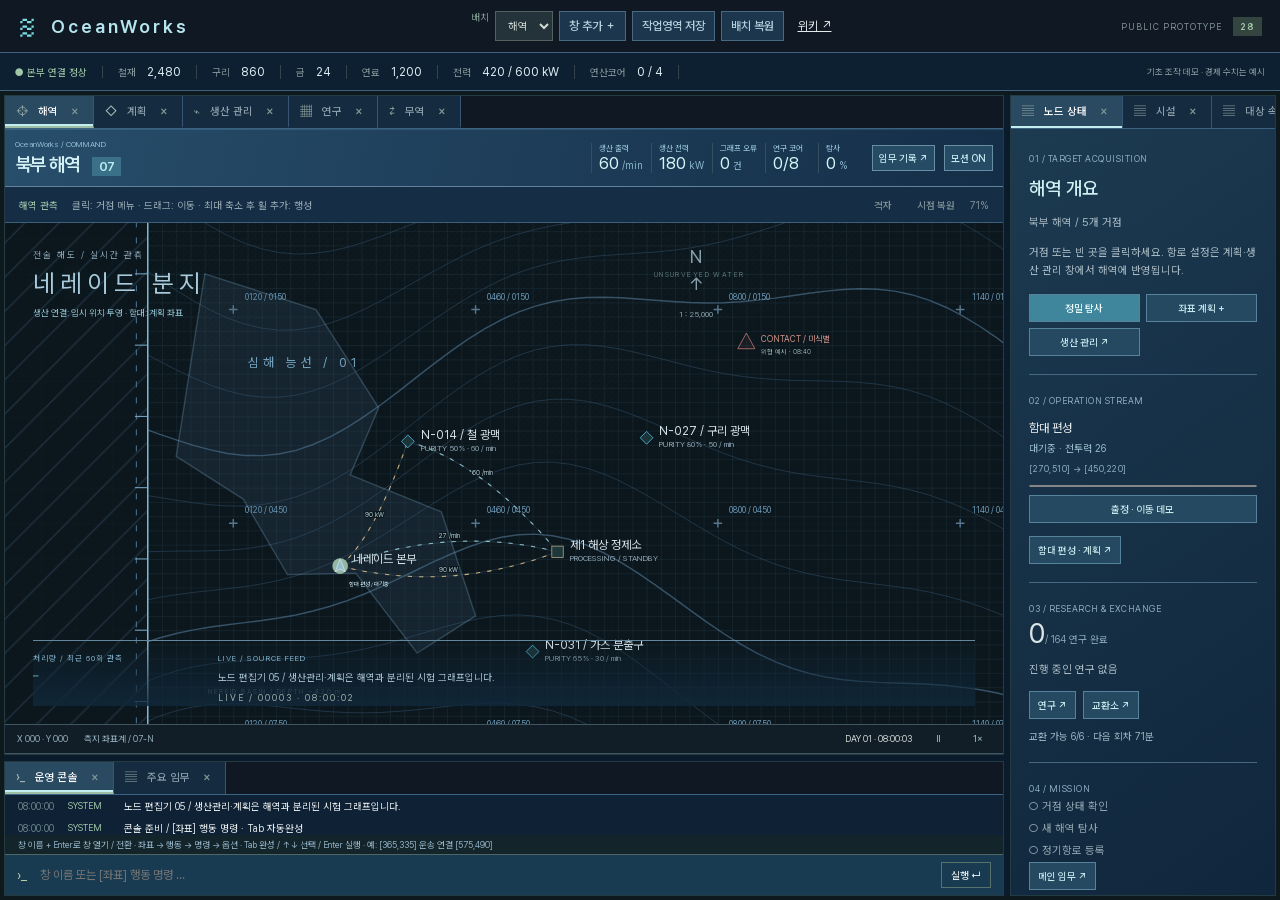
==== commit 3ba4dd1e: "Apply terminology fatigue audit" ====
--- a/index.html
+++ b/index.html
@@ -4,7 +4,7 @@
 <header><div class="brand"><span class="brandmark">≋</span> OceanWorks <small>OFFSHORE OPERATIONS</small></div><nav><button id="windowMenu">창 추가 ＋</button><button id="saveLayout">작업영역 저장</button><button id="restoreLayout">배치 복원</button><a href="wiki/" target="_blank" rel="noopener" style="color:inherit;padding:8px">위키 ↗</a></nav><div class="version">PUBLIC PROTOTYPE <b>28</b></div></header>
 <div class="resourcebar"><span class="connection">● 본부 연결 정상</span><span>철재 <b>2,480</b></span><span>구리 <b>860</b></span><span>금 <b>24</b></span><span>연료 <b>1,200</b></span><span>전력 <b>420 / 600 kW</b></span><span>연산코어 <b id="coreLabel">0 / 4</b></span><span class="demo">기초 조작 데모 · 경제 수치는 예시</span></div>
 <main>
-<aside class="hierarchy"><div class="paneltitle">작업영역 <button id="collapseLeft" title="목록 접기">‹</button></div><div class="asidebody"><div class="search"><input id="search" placeholder="대상 검색…" aria-label="대상 검색"></div><div class="sectionlabel">SECTOR 07 / 북부 해역</div><details open><summary>거점 <em>02</em></summary><button class="treeitem" data-node="base">⌂ <span>본부 / NEREID<small>전력망 연결 · 작전 본부</small></span><i class="statusdot"></i></button><button class="treeitem" data-node="refinery">▣ <span>제1 가공거점<small>정제 · 제품 제조</small></span></button></details><details open><summary>자원 노드 <em id="nodeCount">03</em></summary><div id="nodeList"></div></details><details open><summary>함대 <em>08</em></summary><button class="treeitem" data-panel="fleet">△ <span>SURVEY-01<small>탐사선 · 대기 중</small></span></button><button class="treeitem" data-panel="fleet">◇ <span>LOGISTICS-02<small>수송선 × 2 · 항로 대기</small></span></button><button class="treeitem" data-panel="fleet">▱ <span>GUARD-01<small>경비정 × 3 / 순양함 × 1</small></span></button><button class="treeitem" data-panel="fleet">⊞ <span>MINER-01<small>채굴모함 · 현장 전개</small></span></button></details><details open><summary>활성 명령 <em id="orderCount">00</em></summary><div id="orders"><p class="muted padded">등록된 명령이 없습니다.</p></div></details><div class="bottomnote">LOCAL COMMAND SYSTEM<br><b>연구 · 교역 · 인력</b>은 창 추가에서 확인</div></div></aside>
+<aside class="hierarchy"><div class="paneltitle">작업영역 <button id="collapseLeft" title="목록 접기">‹</button></div><div class="asidebody"><div class="search"><input id="search" placeholder="대상 검색…" aria-label="대상 검색"></div><div class="sectionlabel">북부 해역 07</div><details open><summary>거점 <em>02</em></summary><button class="treeitem" data-node="base">⌂ <span>네레이드 본부<small>전력망 연결 · 작전 본부</small></span><i class="statusdot"></i></button><button class="treeitem" data-node="refinery">▣ <span>제1 해상 정제소<small>정제 · 제품 제조</small></span></button></details><details open><summary>자원 지점 <em id="nodeCount">03</em></summary><div id="nodeList"></div></details><details open><summary>함대 <em>08</em></summary><button class="treeitem" data-panel="fleet">△ <span>SURVEY-01<small>탐사선 · 대기 중</small></span></button><button class="treeitem" data-panel="fleet">◇ <span>LOGISTICS-02<small>수송선 × 2 · 항로 대기</small></span></button><button class="treeitem" data-panel="fleet">▱ <span>GUARD-01<small>경비정 × 3 / 순양함 × 1</small></span></button><button class="treeitem" data-panel="fleet">⊞ <span>MINER-01<small>채굴선 · 현장 전개</small></span></button></details><details open><summary>활성 명령 <em id="orderCount">00</em></summary><div id="orders"><p class="muted padded">등록된 명령이 없습니다.</p></div></details><div class="bottomnote">지역 관제 시스템<br><b>연구 · 교역 · 인력</b>은 창 추가에서 확인</div></div></aside>
 <section class="center"><div class="canvashead"><span>해역 <small> / SECTOR_07.CHART</small></span><span class="headright"><button id="gridBtn" aria-pressed="true">격자</button><button id="homeView">시점 복원</button><span id="zoomLabel">100%</span></span></div><div class="tooloptions"><b id="toolName">선택</b><span id="toolHint">해역의 대상을 선택해 상태를 확인하세요.</span><button id="clearDraft" hidden>경로 취소</button></div><div class="maparea"><div class="toolbar" aria-label="해역 도구"></div><svg id="map" viewBox="0 0 1000 760" role="img" aria-label="북부 해역 지도"><defs><pattern id="grid" width="50" height="50" patternUnits="userSpaceOnUse"><path d="M 50 0 L 0 0 0 50" fill="none" stroke="#344c53" stroke-width=".65"/></pattern><radialGradient id="water"><stop stop-color="#18353c"/><stop offset="1" stop-color="#102329"/></radialGradient><pattern id="fog" width="9" height="9" patternUnits="userSpaceOnUse"><path d="M0 9L9 0" stroke="#65787a" stroke-width=".5" opacity=".12"/></pattern></defs><g id="world"><rect width="1000" height="760" fill="url(#water)"/><rect id="gridLayer" width="1000" height="760" fill="url(#grid)"/><g id="contours"></g><path d="M0 0H1000V150Q750 125 655 290T455 210T0 300Z" fill="url(#fog)"/><text x="710" y="105" class="maplabel mutedmap">UNSURVEYED WATER</text><text x="85" y="690" class="maplabel mutedmap">NEREID BASIN / DEPTH −420 m</text><g id="routeLayer"></g><g id="nodeLayer"></g><g id="scanLayer"></g><rect id="selectionRect" fill="#91bca222" stroke="#9ad8b1" stroke-dasharray="5 4" visibility="hidden"/></g></svg><div class="maplegend"><span>● 거점</span><span>◇ 자원 노드</span><span class="danger">△ 미확인 접촉</span></div><div class="mapcompass">N<br>↑<br><small>1 : 25,000</small></div><div class="mapcaption">드래그 탐사 영역 · 휠 확대 · 이동 도구로 해역 이동</div><div id="hoverCard" hidden></div></div><div class="canvasfoot"><span id="coordinates">X 000 · Y 000</span><span>측지 좌표계 / 07-N</span><span id="clock">DAY 01 · 08:00:00</span><button id="pause" aria-label="시뮬레이션 일시정지">Ⅱ</button><button id="speed">1×</button></div><section class="logpanel"><div class="paneltitle">운영 로그 <span class="small muted">LIVE / 인터페이스 이벤트</span></div><div id="logs"></div></section></section>
 <aside class="inspector"><div class="paneltitle">대상 속성 <span class="small">INSPECTOR</span></div><div id="inspectorBody"></div><section class="questcard"><div class="sectionlabel">MAIN OBJECTIVE <span>01</span></div><h2>다시 연결되는 해역</h2><p>첫 탐사와 보급항로를 지정해<br>외곽 거점의 재가동을 준비하십시오.</p><div class="questprogress"><i id="questBar"></i></div><div id="questSummary"></div><button class="fullbtn" data-panel="missions">임무 기록 열기 ↗</button></section><div class="inspectorbottom"><span class="statusdot"></span> 운영자 권한 확인됨 <b>LEVEL 01</b></div></aside>
 </main><div id="panelPicker" hidden></div><div id="floatingLayer"></div><div id="toast" role="status"></div><script src="app.js"></script><link rel="stylesheet" href="workspace.css"><script src="workspace.js"></script><script src="operations.js"></script><script src="console.js"></script><link rel="stylesheet" href="node-editor.css"><script src="production-model.js"></script><script src="node-editor.js"></script><link rel="stylesheet" href="research.css"><script src="research-model.js"></script><script src="research.js"></script><link rel="stylesheet" href="trade.css"><script src="trade-model.js"></script><script src="trade.js"></script><link rel="stylesheet" href="sea.css"><link rel="stylesheet" href="mineral-report.css"><script src="mineral-report.js"></script><script src="sea.js"></script></body></html>
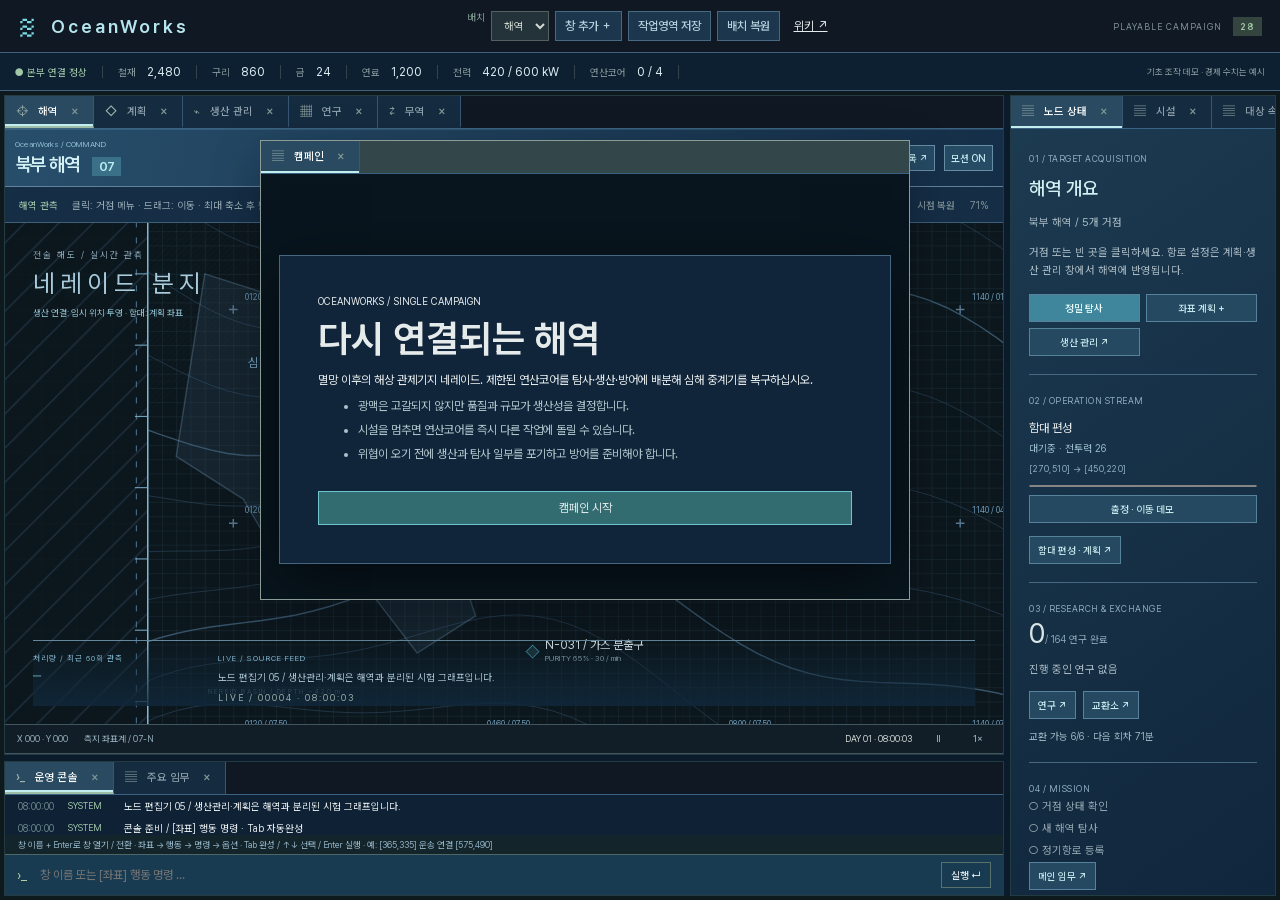
==== commit d56a8cbe: "Add playable three-chapter campaign" ====
--- a/index.html
+++ b/index.html
@@ -1,10 +1,10 @@
 <!doctype html>
 <html lang="ko"><head><meta charset="UTF-8"><meta name="viewport" content="width=device-width,initial-scale=1"><title>OceanWorks / 해역 관제</title><link rel="stylesheet" href="style.css"></head>
 <body>
-<header><div class="brand"><span class="brandmark">≋</span> OceanWorks <small>OFFSHORE OPERATIONS</small></div><nav><button id="windowMenu">창 추가 ＋</button><button id="saveLayout">작업영역 저장</button><button id="restoreLayout">배치 복원</button><a href="wiki/" target="_blank" rel="noopener" style="color:inherit;padding:8px">위키 ↗</a></nav><div class="version">PUBLIC PROTOTYPE <b>28</b></div></header>
+<header><div class="brand"><span class="brandmark">≋</span> OceanWorks <small>OFFSHORE OPERATIONS</small></div><nav><button id="windowMenu">창 추가 ＋</button><button id="saveLayout">작업영역 저장</button><button id="restoreLayout">배치 복원</button><a href="wiki/" target="_blank" rel="noopener" style="color:inherit;padding:8px">위키 ↗</a></nav><div class="version">PLAYABLE CAMPAIGN <b>29</b></div></header>
 <div class="resourcebar"><span class="connection">● 본부 연결 정상</span><span>철재 <b>2,480</b></span><span>구리 <b>860</b></span><span>금 <b>24</b></span><span>연료 <b>1,200</b></span><span>전력 <b>420 / 600 kW</b></span><span>연산코어 <b id="coreLabel">0 / 4</b></span><span class="demo">기초 조작 데모 · 경제 수치는 예시</span></div>
 <main>
 <aside class="hierarchy"><div class="paneltitle">작업영역 <button id="collapseLeft" title="목록 접기">‹</button></div><div class="asidebody"><div class="search"><input id="search" placeholder="대상 검색…" aria-label="대상 검색"></div><div class="sectionlabel">북부 해역 07</div><details open><summary>거점 <em>02</em></summary><button class="treeitem" data-node="base">⌂ <span>네레이드 본부<small>전력망 연결 · 작전 본부</small></span><i class="statusdot"></i></button><button class="treeitem" data-node="refinery">▣ <span>제1 해상 정제소<small>정제 · 제품 제조</small></span></button></details><details open><summary>자원 지점 <em id="nodeCount">03</em></summary><div id="nodeList"></div></details><details open><summary>함대 <em>08</em></summary><button class="treeitem" data-panel="fleet">△ <span>SURVEY-01<small>탐사선 · 대기 중</small></span></button><button class="treeitem" data-panel="fleet">◇ <span>LOGISTICS-02<small>수송선 × 2 · 항로 대기</small></span></button><button class="treeitem" data-panel="fleet">▱ <span>GUARD-01<small>경비정 × 3 / 순양함 × 1</small></span></button><button class="treeitem" data-panel="fleet">⊞ <span>MINER-01<small>채굴선 · 현장 전개</small></span></button></details><details open><summary>활성 명령 <em id="orderCount">00</em></summary><div id="orders"><p class="muted padded">등록된 명령이 없습니다.</p></div></details><div class="bottomnote">지역 관제 시스템<br><b>연구 · 교역 · 인력</b>은 창 추가에서 확인</div></div></aside>
 <section class="center"><div class="canvashead"><span>해역 <small> / SECTOR_07.CHART</small></span><span class="headright"><button id="gridBtn" aria-pressed="true">격자</button><button id="homeView">시점 복원</button><span id="zoomLabel">100%</span></span></div><div class="tooloptions"><b id="toolName">선택</b><span id="toolHint">해역의 대상을 선택해 상태를 확인하세요.</span><button id="clearDraft" hidden>경로 취소</button></div><div class="maparea"><div class="toolbar" aria-label="해역 도구"></div><svg id="map" viewBox="0 0 1000 760" role="img" aria-label="북부 해역 지도"><defs><pattern id="grid" width="50" height="50" patternUnits="userSpaceOnUse"><path d="M 50 0 L 0 0 0 50" fill="none" stroke="#344c53" stroke-width=".65"/></pattern><radialGradient id="water"><stop stop-color="#18353c"/><stop offset="1" stop-color="#102329"/></radialGradient><pattern id="fog" width="9" height="9" patternUnits="userSpaceOnUse"><path d="M0 9L9 0" stroke="#65787a" stroke-width=".5" opacity=".12"/></pattern></defs><g id="world"><rect width="1000" height="760" fill="url(#water)"/><rect id="gridLayer" width="1000" height="760" fill="url(#grid)"/><g id="contours"></g><path d="M0 0H1000V150Q750 125 655 290T455 210T0 300Z" fill="url(#fog)"/><text x="710" y="105" class="maplabel mutedmap">UNSURVEYED WATER</text><text x="85" y="690" class="maplabel mutedmap">NEREID BASIN / DEPTH −420 m</text><g id="routeLayer"></g><g id="nodeLayer"></g><g id="scanLayer"></g><rect id="selectionRect" fill="#91bca222" stroke="#9ad8b1" stroke-dasharray="5 4" visibility="hidden"/></g></svg><div class="maplegend"><span>● 거점</span><span>◇ 자원 노드</span><span class="danger">△ 미확인 접촉</span></div><div class="mapcompass">N<br>↑<br><small>1 : 25,000</small></div><div class="mapcaption">드래그 탐사 영역 · 휠 확대 · 이동 도구로 해역 이동</div><div id="hoverCard" hidden></div></div><div class="canvasfoot"><span id="coordinates">X 000 · Y 000</span><span>측지 좌표계 / 07-N</span><span id="clock">DAY 01 · 08:00:00</span><button id="pause" aria-label="시뮬레이션 일시정지">Ⅱ</button><button id="speed">1×</button></div><section class="logpanel"><div class="paneltitle">운영 로그 <span class="small muted">LIVE / 인터페이스 이벤트</span></div><div id="logs"></div></section></section>
 <aside class="inspector"><div class="paneltitle">대상 속성 <span class="small">INSPECTOR</span></div><div id="inspectorBody"></div><section class="questcard"><div class="sectionlabel">MAIN OBJECTIVE <span>01</span></div><h2>다시 연결되는 해역</h2><p>첫 탐사와 보급항로를 지정해<br>외곽 거점의 재가동을 준비하십시오.</p><div class="questprogress"><i id="questBar"></i></div><div id="questSummary"></div><button class="fullbtn" data-panel="missions">임무 기록 열기 ↗</button></section><div class="inspectorbottom"><span class="statusdot"></span> 운영자 권한 확인됨 <b>LEVEL 01</b></div></aside>
-</main><div id="panelPicker" hidden></div><div id="floatingLayer"></div><div id="toast" role="status"></div><script src="app.js"></script><link rel="stylesheet" href="workspace.css"><script src="workspace.js"></script><script src="operations.js"></script><script src="console.js"></script><link rel="stylesheet" href="node-editor.css"><script src="production-model.js"></script><script src="node-editor.js"></script><link rel="stylesheet" href="research.css"><script src="research-model.js"></script><script src="research.js"></script><link rel="stylesheet" href="trade.css"><script src="trade-model.js"></script><script src="trade.js"></script><link rel="stylesheet" href="sea.css"><link rel="stylesheet" href="mineral-report.css"><script src="mineral-report.js"></script><script src="sea.js"></script></body></html>
+</main><div id="panelPicker" hidden></div><div id="floatingLayer"></div><div id="toast" role="status"></div><script src="app.js"></script><link rel="stylesheet" href="workspace.css"><script src="workspace.js"></script><script src="operations.js"></script><script src="console.js"></script><link rel="stylesheet" href="node-editor.css"><script src="production-model.js"></script><script src="node-editor.js"></script><link rel="stylesheet" href="research.css"><script src="research-model.js"></script><script src="research.js"></script><link rel="stylesheet" href="trade.css"><script src="trade-model.js"></script><script src="trade.js"></script><link rel="stylesheet" href="sea.css"><link rel="stylesheet" href="mineral-report.css"><script src="mineral-report.js"></script><script src="sea.js"></script><link rel="stylesheet" href="campaign.css"><script src="campaign.js"></script></body></html>
--- a/campaign.css
+++ b/campaign.css
@@ -0,0 +1 @@
+.campaign-app{height:100%;overflow:auto;background:#08151e;color:#e5eaeb;padding:18px;font-family:Pretendard,system-ui,sans-serif;box-sizing:border-box}.campaign-app button{font:inherit;color:#dce8ea;background:#142633;border:1px solid #35566b;padding:9px 12px;cursor:pointer}.campaign-app button:hover:not(:disabled){border-color:#70c6cd;background:#1d3144}.campaign-app button:disabled{opacity:.35;cursor:not-allowed}.cp-primary{background:#326b70!important;border-color:#70c6cd!important;font-weight:700}.cp-intro{max-width:720px;margin:7vh auto;padding:38px;border:1px solid #456782;background:#10253a;box-shadow:0 18px 60px #0008}.cp-intro h1{font-size:38px;margin:8px 0}.cp-intro li{margin:10px 0;color:#aec3c9}.cp-intro button{margin-top:18px;width:100%}.cp-head{display:flex;justify-content:space-between;gap:30px;border-bottom:1px solid #2d4153;padding-bottom:14px}.cp-head h1{margin:3px 0}.cp-head p{margin:4px 0;color:#a9bdc4}.cp-clock{text-align:right;min-width:140px}.cp-clock b{display:block;font-size:28px;color:#efa878}.cp-clock small{color:#829ca7}.cp-meter{position:relative;display:inline-block;width:31%;height:36px;margin:12px 2% 6px 0;background:#101823;border:1px solid #2d4153;overflow:hidden}.cp-meter span{position:absolute;z-index:1;inset:9px 12px}.cp-meter span b{float:right}.cp-meter i{display:block;height:100%;background:#27666c55;border-right:2px solid #70c6cd}.cp-meter.warn i{background:#876b2d66;border-color:#e1bc6d}.cp-meter.danger i{background:#8d343c77;border-color:#f06b72}.cp-resources{display:grid;grid-template-columns:repeat(5,1fr);gap:8px;margin:10px 0 16px}.cp-resources span{padding:10px;border:1px solid #2d4153;background:#101823}.cp-resources small,.cp-resources b,.cp-resources em{display:block}.cp-resources b{font-size:21px}.cp-resources em{font-size:11px;color:#829ca7;font-style:normal}.cp-resources .locked{opacity:.25}.cp-columns{display:grid;grid-template-columns:1fr 1.25fr 1fr;gap:12px}.cp-columns>section,.cp-log,.cp-finale{border:1px solid #2d4153;background:#101823;padding:14px}.cp-columns h2,.cp-log h2,.cp-finale h2{font-size:15px;margin:0 0 12px;color:#70c6cd}.cp-columns h2 small{float:right;color:#77909b}.cp-scan-buttons,.cp-actions{display:grid;grid-template-columns:1fr 1fr;gap:7px}.cp-scan-buttons button small,.cp-actions button small{display:block;color:#8099a4;font-size:10px;margin-top:3px}.cp-scan{display:grid;grid-template-columns:1fr 80px 35px auto;align-items:center;gap:6px;margin-top:8px;padding:8px;background:#1d3144}.cp-scan progress{width:100%}.cp-vein{display:grid;grid-template-columns:1fr auto auto;gap:7px;align-items:center;padding:9px;border-left:3px solid #456782;background:#142633;margin:7px 0}.cp-vein.active{border-left-color:#70c6cd;box-shadow:inset 12px 0 25px #70c6cd12}.cp-vein small,.cp-vein em{display:block;color:#8fa5ae;font-size:10px;font-style:normal}.cp-facility{display:flex;justify-content:space-between;margin-top:12px;color:#9eb2ba}.cp-facility b{color:#fff}.cp-finale{margin-top:12px;border-color:#ba9569}.cp-finale button{width:100%}.cp-log{margin-top:12px}.cp-log p{margin:4px 0;padding:5px 8px;border-left:2px solid #2d5962;color:#a9bcc2;font-size:12px}.campaign-app footer{display:flex;gap:8px;align-items:center;margin-top:12px}.campaign-app footer span{margin-left:auto;color:#718a95;font-size:11px}.cp-ending{position:absolute;inset:40px;z-index:20;display:grid;place-content:center;text-align:center;background:#07151df2;border:2px solid #70c6cd;padding:40px}.cp-ending h1{font-size:42px}.cp-ending p{max-width:620px}.cp-ending.lost{border-color:#d06067}.cp-ending button{margin-top:15px}@media(max-width:1000px){.cp-columns{grid-template-columns:1fr}.cp-resources{grid-template-columns:repeat(3,1fr)}.cp-meter{width:100%;margin-right:0}}
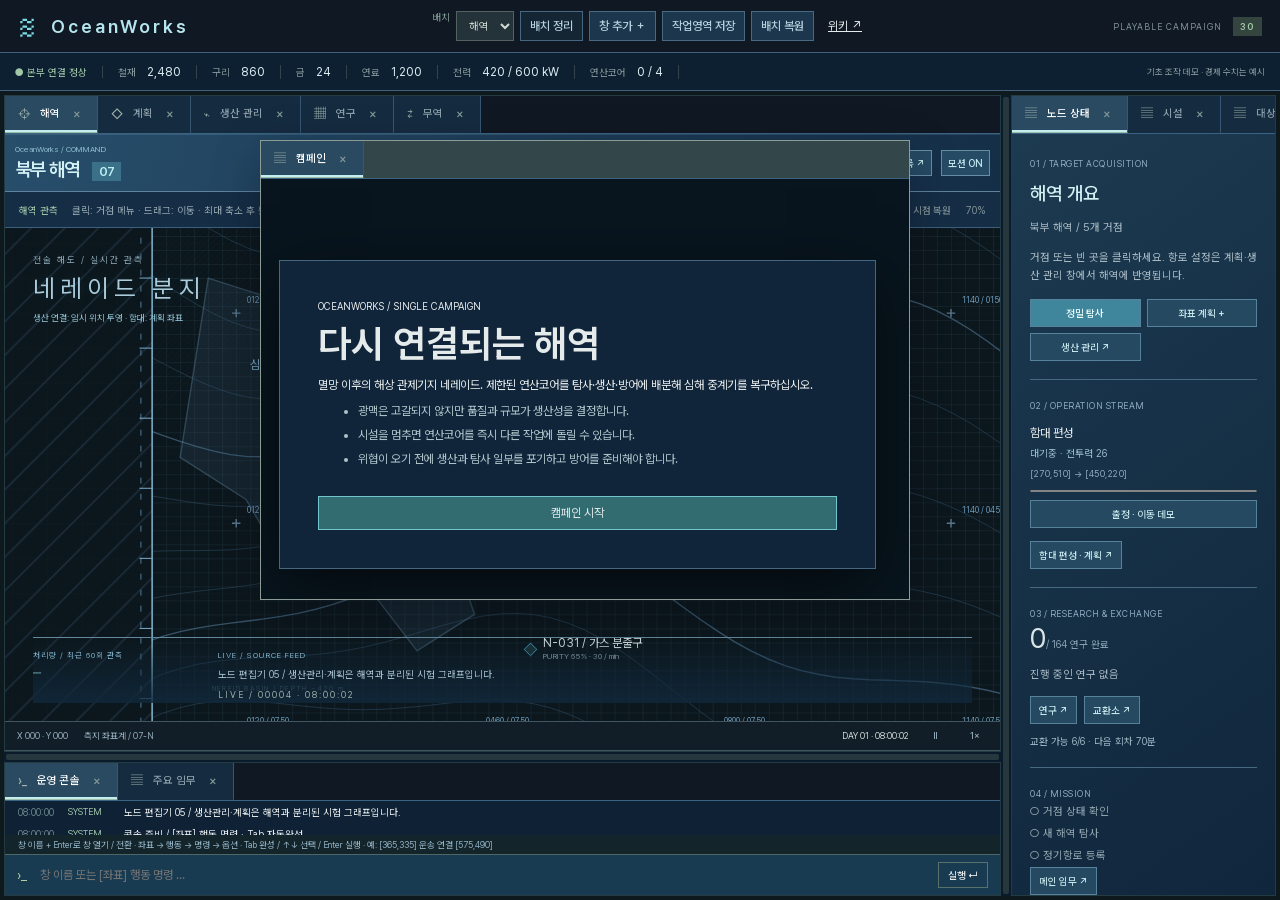
==== commit 28fdbe7c: "Improve docking and workspace navigation" ====
--- a/index.html
+++ b/index.html
@@ -1,7 +1,7 @@
 <!doctype html>
 <html lang="ko"><head><meta charset="UTF-8"><meta name="viewport" content="width=device-width,initial-scale=1"><title>OceanWorks / 해역 관제</title><link rel="stylesheet" href="style.css"></head>
 <body>
-<header><div class="brand"><span class="brandmark">≋</span> OceanWorks <small>OFFSHORE OPERATIONS</small></div><nav><button id="windowMenu">창 추가 ＋</button><button id="saveLayout">작업영역 저장</button><button id="restoreLayout">배치 복원</button><a href="wiki/" target="_blank" rel="noopener" style="color:inherit;padding:8px">위키 ↗</a></nav><div class="version">PLAYABLE CAMPAIGN <b>29</b></div></header>
+<header><div class="brand"><span class="brandmark">≋</span> OceanWorks <small>OFFSHORE OPERATIONS</small></div><nav><button id="windowMenu">창 추가 ＋</button><button id="saveLayout">작업영역 저장</button><button id="restoreLayout">배치 복원</button><a href="wiki/" target="_blank" rel="noopener" style="color:inherit;padding:8px">위키 ↗</a></nav><div class="version">PLAYABLE CAMPAIGN <b>30</b></div></header>
 <div class="resourcebar"><span class="connection">● 본부 연결 정상</span><span>철재 <b>2,480</b></span><span>구리 <b>860</b></span><span>금 <b>24</b></span><span>연료 <b>1,200</b></span><span>전력 <b>420 / 600 kW</b></span><span>연산코어 <b id="coreLabel">0 / 4</b></span><span class="demo">기초 조작 데모 · 경제 수치는 예시</span></div>
 <main>
 <aside class="hierarchy"><div class="paneltitle">작업영역 <button id="collapseLeft" title="목록 접기">‹</button></div><div class="asidebody"><div class="search"><input id="search" placeholder="대상 검색…" aria-label="대상 검색"></div><div class="sectionlabel">북부 해역 07</div><details open><summary>거점 <em>02</em></summary><button class="treeitem" data-node="base">⌂ <span>네레이드 본부<small>전력망 연결 · 작전 본부</small></span><i class="statusdot"></i></button><button class="treeitem" data-node="refinery">▣ <span>제1 해상 정제소<small>정제 · 제품 제조</small></span></button></details><details open><summary>자원 지점 <em id="nodeCount">03</em></summary><div id="nodeList"></div></details><details open><summary>함대 <em>08</em></summary><button class="treeitem" data-panel="fleet">△ <span>SURVEY-01<small>탐사선 · 대기 중</small></span></button><button class="treeitem" data-panel="fleet">◇ <span>LOGISTICS-02<small>수송선 × 2 · 항로 대기</small></span></button><button class="treeitem" data-panel="fleet">▱ <span>GUARD-01<small>경비정 × 3 / 순양함 × 1</small></span></button><button class="treeitem" data-panel="fleet">⊞ <span>MINER-01<small>채굴선 · 현장 전개</small></span></button></details><details open><summary>활성 명령 <em id="orderCount">00</em></summary><div id="orders"><p class="muted padded">등록된 명령이 없습니다.</p></div></details><div class="bottomnote">지역 관제 시스템<br><b>연구 · 교역 · 인력</b>은 창 추가에서 확인</div></div></aside>
